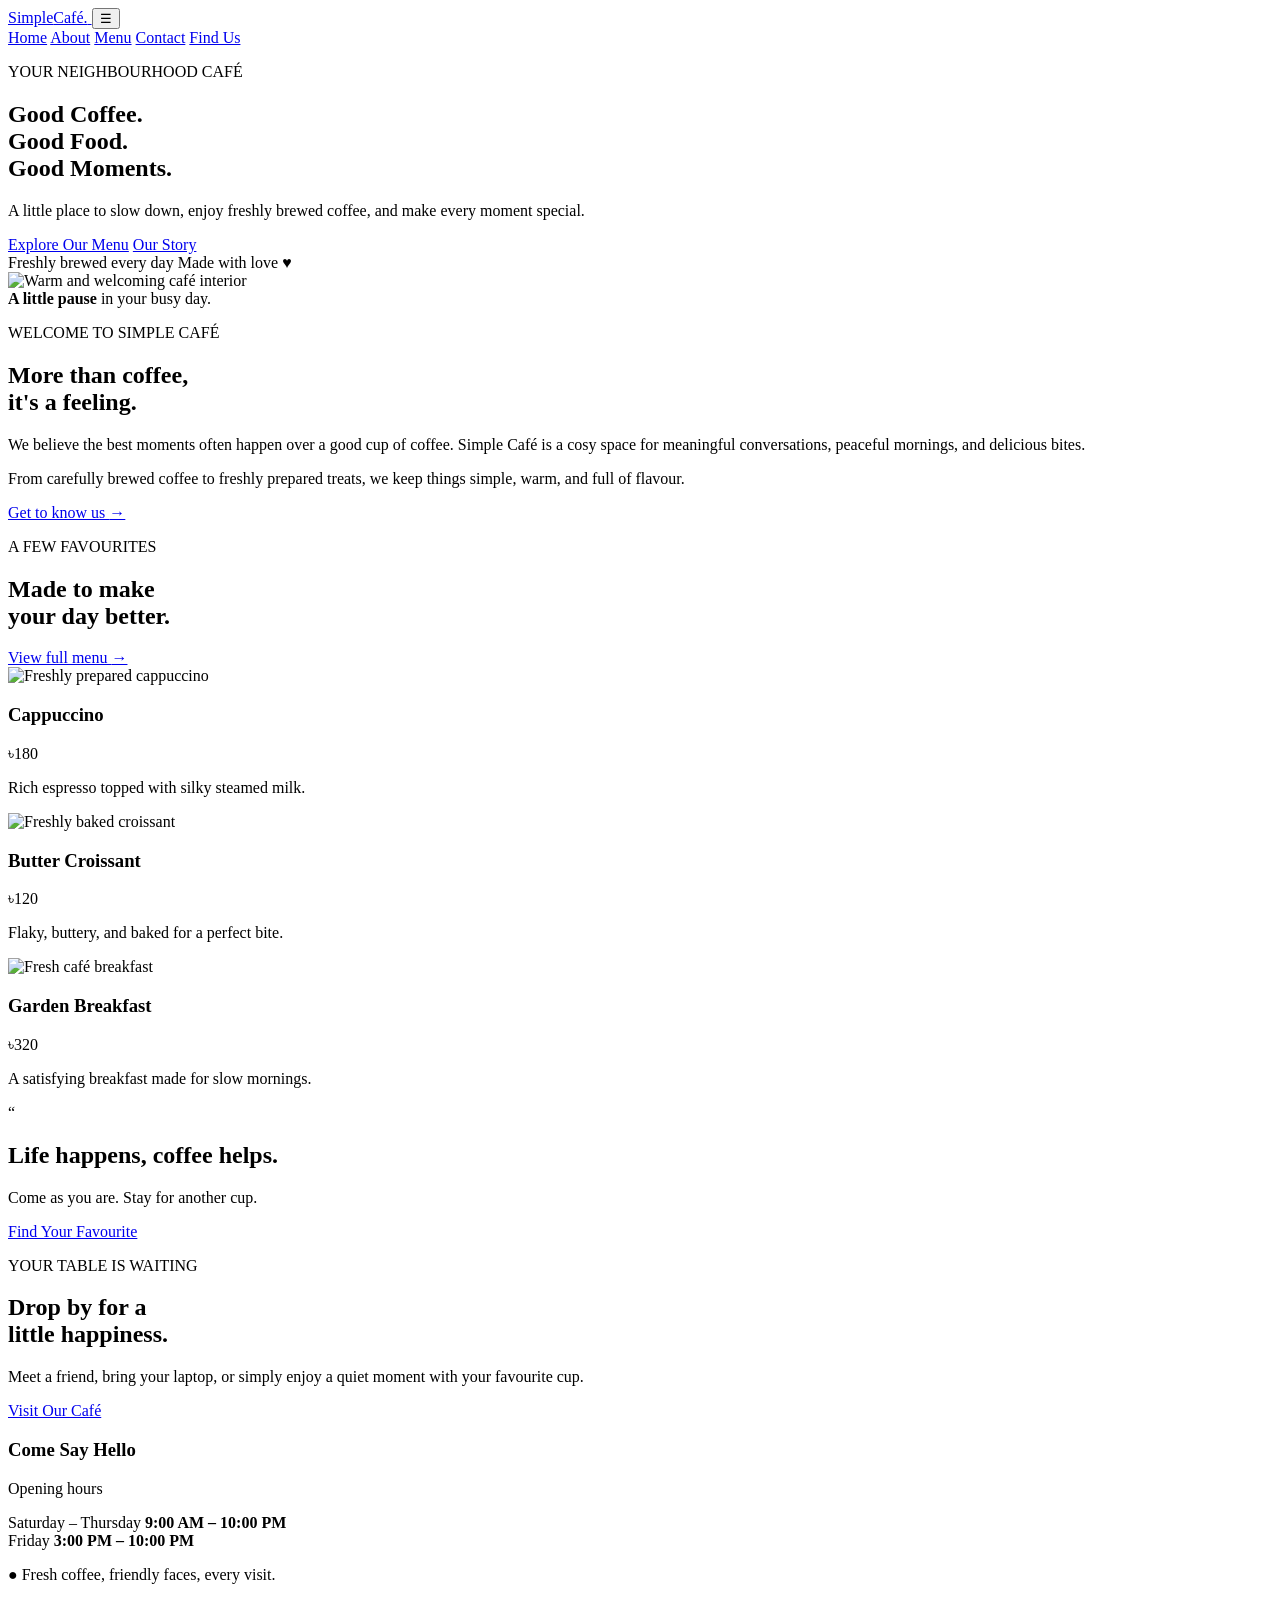
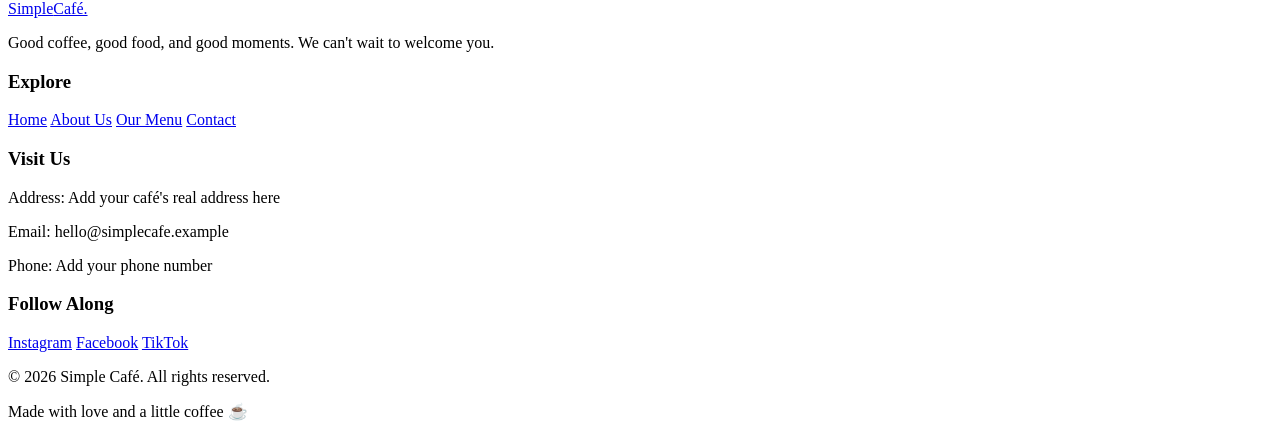
==== index.html @ 60d42c3d "Add files via upload" ====
<!DOCTYPE html>
<html lang="en">
<head>
  <meta charset="UTF-8">
  <meta name="viewport" content="width=device-width, initial-scale=1.0">

  <title>Simple Café | Coffee & Good Food</title>

  <meta name="description" content="Welcome to Simple Café. Enjoy freshly brewed coffee, delicious food, and a warm, relaxing atmosphere.">

  <link rel="preconnect" href="https://fonts.googleapis.com">
  <link rel="preconnect" href="https://fonts.gstatic.com" crossorigin>
  <link href="https://fonts.googleapis.com/css2?family=DM+Sans:wght@400;500;600;700&family=Playfair+Display:wght@500;600;700&display=swap" rel="stylesheet">

  <link rel="stylesheet" href="style.css">
  <script src="script.js" defer></script>
</head>

<body>

  <!-- Header -->
  <header class="header">
    <div class="container nav-container">

      <a href="index.html" class="logo">
        Simple<span>Café.</span>
      </a>

      <button class="menu-toggle" id="menuToggle"
        aria-label="Open navigation menu"
        aria-expanded="false"
        aria-controls="navMenu">
        ☰
      </button>

      <nav class="navbar" id="navMenu">
        <a href="index.html" class="active">Home</a>
        <a href="about.html">About</a>
        <a href="menu.html">Menu</a>
        <a href="contact.html">Contact</a>
        <a href="contact.html" class="nav-button">Find Us</a>
      </nav>

    </div>
  </header>

  <main>

    <!-- Hero Section -->
    <section class="hero">
      <div class="hero-overlay"></div>

      <div class="container hero-content">
        <p class="eyebrow">YOUR NEIGHBOURHOOD CAFÉ</p>

        <h1>Good Coffee.<br>
          <span>Good Food.</span><br>
          Good Moments.
        </h1>

        <p class="hero-description">
          A little place to slow down, enjoy freshly brewed coffee,
          and make every moment special.
        </p>

        <div class="hero-buttons">
          <a href="menu.html" class="btn btn-primary">Explore Our Menu</a>
          <a href="about.html" class="btn btn-outline">Our Story</a>
        </div>
      </div>

      <div class="hero-bottom">
        <span>Freshly brewed every day</span>
        <span>Made with love ♥</span>
      </div>
    </section>

    <!-- Welcome Section -->
    <section class="section welcome-section">
      <div class="container intro-grid">

        <div class="intro-image">
          <img
            src="https://images.unsplash.com/photo-1445116572660-236099ec97a0?auto=format&fit=crop&w=900&q=85"
            alt="Warm and welcoming café interior">
          <div class="image-note">
            <strong>A little pause</strong>
            <span>in your busy day.</span>
          </div>
        </div>

        <div class="intro-content">
          <p class="eyebrow">WELCOME TO SIMPLE CAFÉ</p>

          <h2>More than coffee,<br>
            <span>it's a feeling.</span>
          </h2>

          <p>
            We believe the best moments often happen over a good cup
            of coffee. Simple Café is a cosy space for meaningful
            conversations, peaceful mornings, and delicious bites.
          </p>

          <p>
            From carefully brewed coffee to freshly prepared treats,
            we keep things simple, warm, and full of flavour.
          </p>

          <a href="about.html" class="text-link">
            Get to know us <span>→</span>
          </a>
        </div>

      </div>
    </section>

    <!-- Featured Menu -->
    <section class="section favorites-section">
      <div class="container">

        <div class="section-heading">
          <div>
            <p class="eyebrow">A FEW FAVOURITES</p>
            <h2>Made to make<br><span>your day better.</span></h2>
          </div>

          <a href="menu.html" class="text-link">
            View full menu <span>→</span>
          </a>
        </div>

        <div class="menu-grid">

          <article class="menu-card">
            <img
              src="https://images.unsplash.com/photo-1509042239860-f550ce710b93?auto=format&fit=crop&w=700&q=85"
              alt="Freshly prepared cappuccino">

            <div class="menu-card-content">
              <div class="menu-card-title">
                <h3>Cappuccino</h3>
                <span class="price">৳180</span>
              </div>
              <p>Rich espresso topped with silky steamed milk.</p>
            </div>
          </article>

          <article class="menu-card">
            <img
              src="https://images.unsplash.com/photo-1555507036-ab1f4038808a?auto=format&fit=crop&w=700&q=85"
              alt="Freshly baked croissant">

            <div class="menu-card-content">
              <div class="menu-card-title">
                <h3>Butter Croissant</h3>
                <span class="price">৳120</span>
              </div>
              <p>Flaky, buttery, and baked for a perfect bite.</p>
            </div>
          </article>

          <article class="menu-card">
            <img
              src="https://images.unsplash.com/photo-1525351484163-7529414344d8?auto=format&fit=crop&w=700&q=85"
              alt="Fresh café breakfast">

            <div class="menu-card-content">
              <div class="menu-card-title">
                <h3>Garden Breakfast</h3>
                <span class="price">৳320</span>
              </div>
              <p>A satisfying breakfast made for slow mornings.</p>
            </div>
          </article>

        </div>
      </div>
    </section>

    <!-- Quote Section -->
    <section class="quote-section">
      <div class="container quote-content">
        <span class="quote-mark">“</span>
        <h2>Life happens, coffee helps.</h2>
        <p>Come as you are. Stay for another cup.</p>
        <a href="menu.html" class="btn btn-light">Find Your Favourite</a>
      </div>
    </section>

    <!-- Visit Section -->
    <section class="section visit-section">
      <div class="container visit-grid">

        <div>
          <p class="eyebrow">YOUR TABLE IS WAITING</p>
          <h2>Drop by for a<br><span>little happiness.</span></h2>
          <p>
            Meet a friend, bring your laptop, or simply enjoy a quiet
            moment with your favourite cup.
          </p>
          <a href="contact.html" class="btn btn-primary">Visit Our Café</a>
        </div>

        <div class="hours-card">
          <h3>Come Say Hello</h3>
          <p class="hours-subtitle">Opening hours</p>

          <div class="hours-row">
            <span>Saturday – Thursday</span>
            <strong>9:00 AM – 10:00 PM</strong>
          </div>

          <div class="hours-row">
            <span>Friday</span>
            <strong>3:00 PM – 10:00 PM</strong>
          </div>

          <p class="hours-note">
            <span>●</span> Fresh coffee, friendly faces, every visit.
          </p>
        </div>

      </div>
    </section>

  </main>

  <!-- Footer -->
  <footer class="footer">
    <div class="container footer-grid">

      <div class="footer-brand">
        <a href="index.html" class="logo">
          Simple<span>Café.</span>
        </a>
        <p>
          Good coffee, good food, and good moments.
          We can't wait to welcome you.
        </p>
      </div>

      <div class="footer-links">
        <h3>Explore</h3>
        <a href="index.html">Home</a>
        <a href="about.html">About Us</a>
        <a href="menu.html">Our Menu</a>
        <a href="contact.html">Contact</a>
      </div>

      <div class="footer-links">
        <h3>Visit Us</h3>
        <p>Address: Add your café's real address here</p>
        <p>Email: hello@simplecafe.example</p>
        <p>Phone: Add your phone number</p>
      </div>

      <div class="footer-links">
        <h3>Follow Along</h3>
        <a href="#" target="_blank" rel="noopener noreferrer">Instagram</a>
        <a href="#" target="_blank" rel="noopener noreferrer">Facebook</a>
        <a href="#" target="_blank" rel="noopener noreferrer">TikTok</a>
      </div>

    </div>

    <div class="container footer-bottom">
      <p>© <span id="currentYear">2026</span> Simple Café. All rights reserved.</p>
      <p>Made with love and a little coffee ☕</p>
    </div>
  </footer>

</body>
</html>
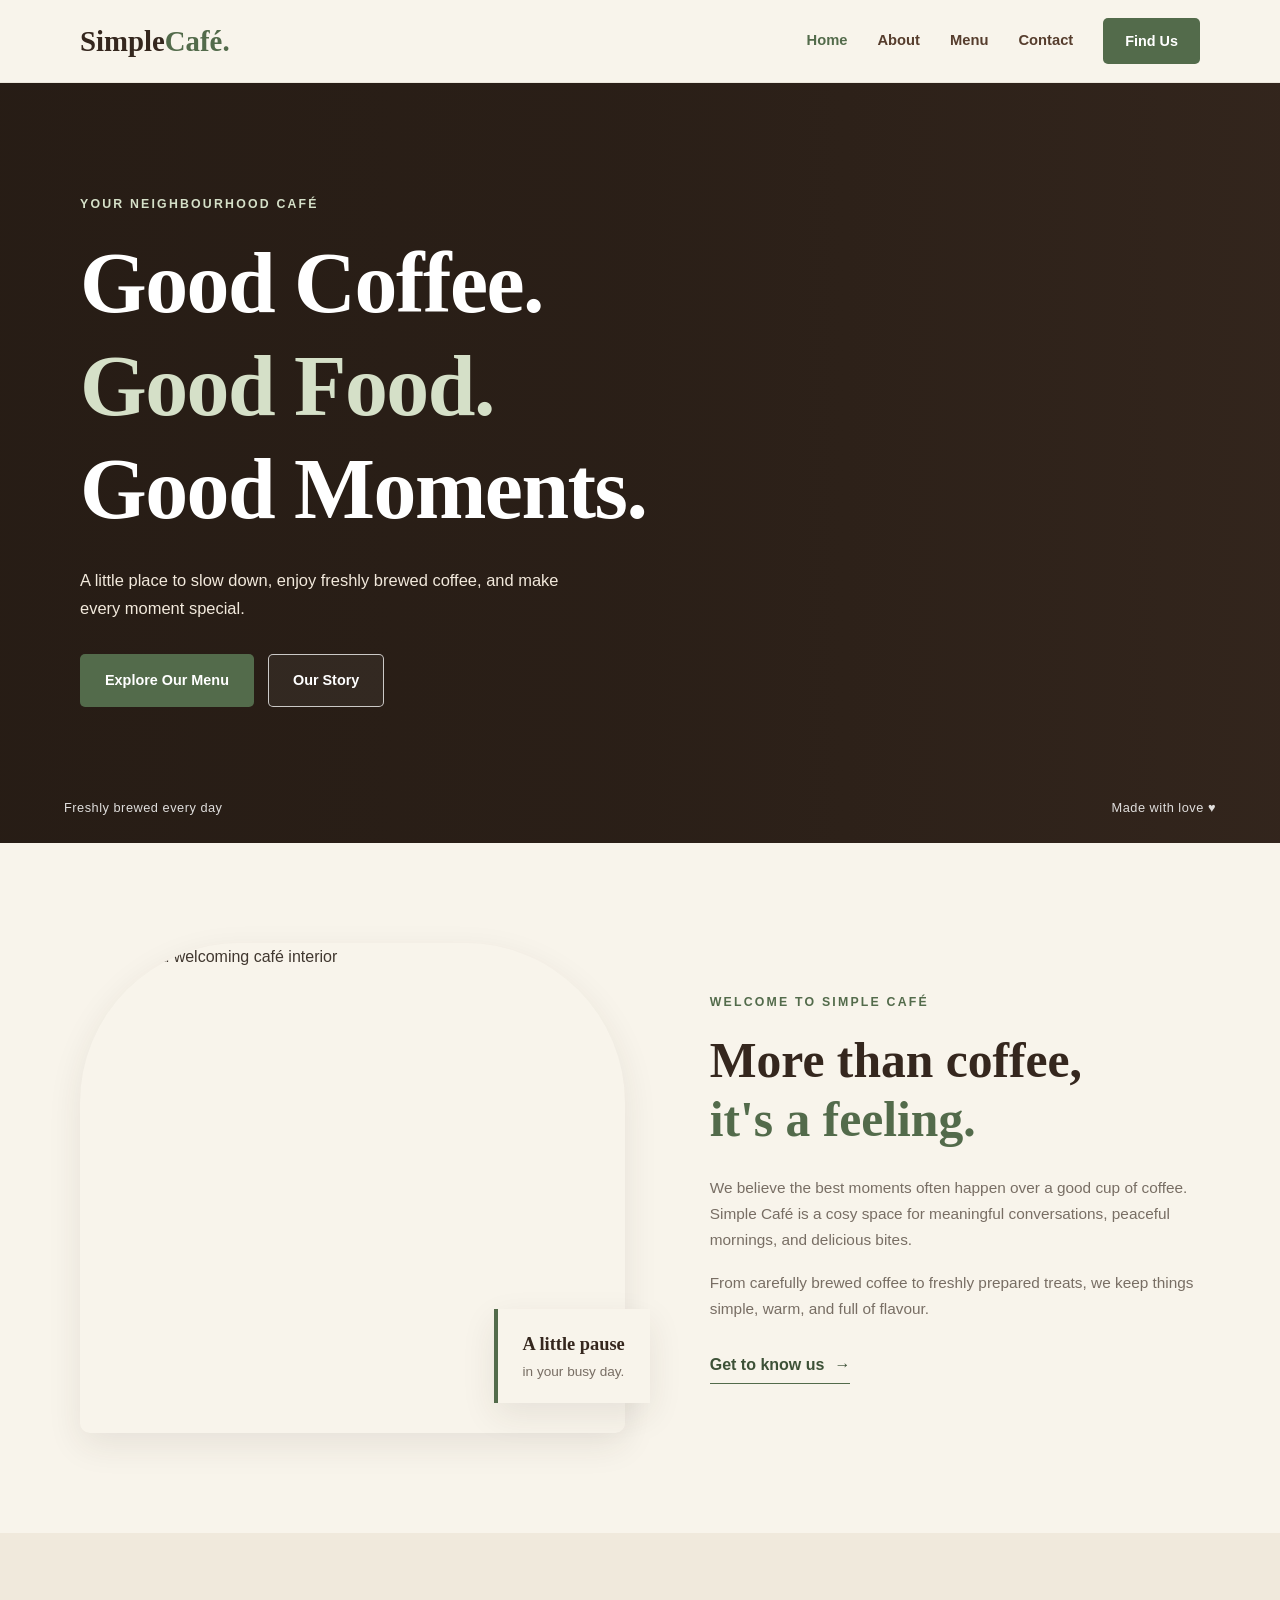
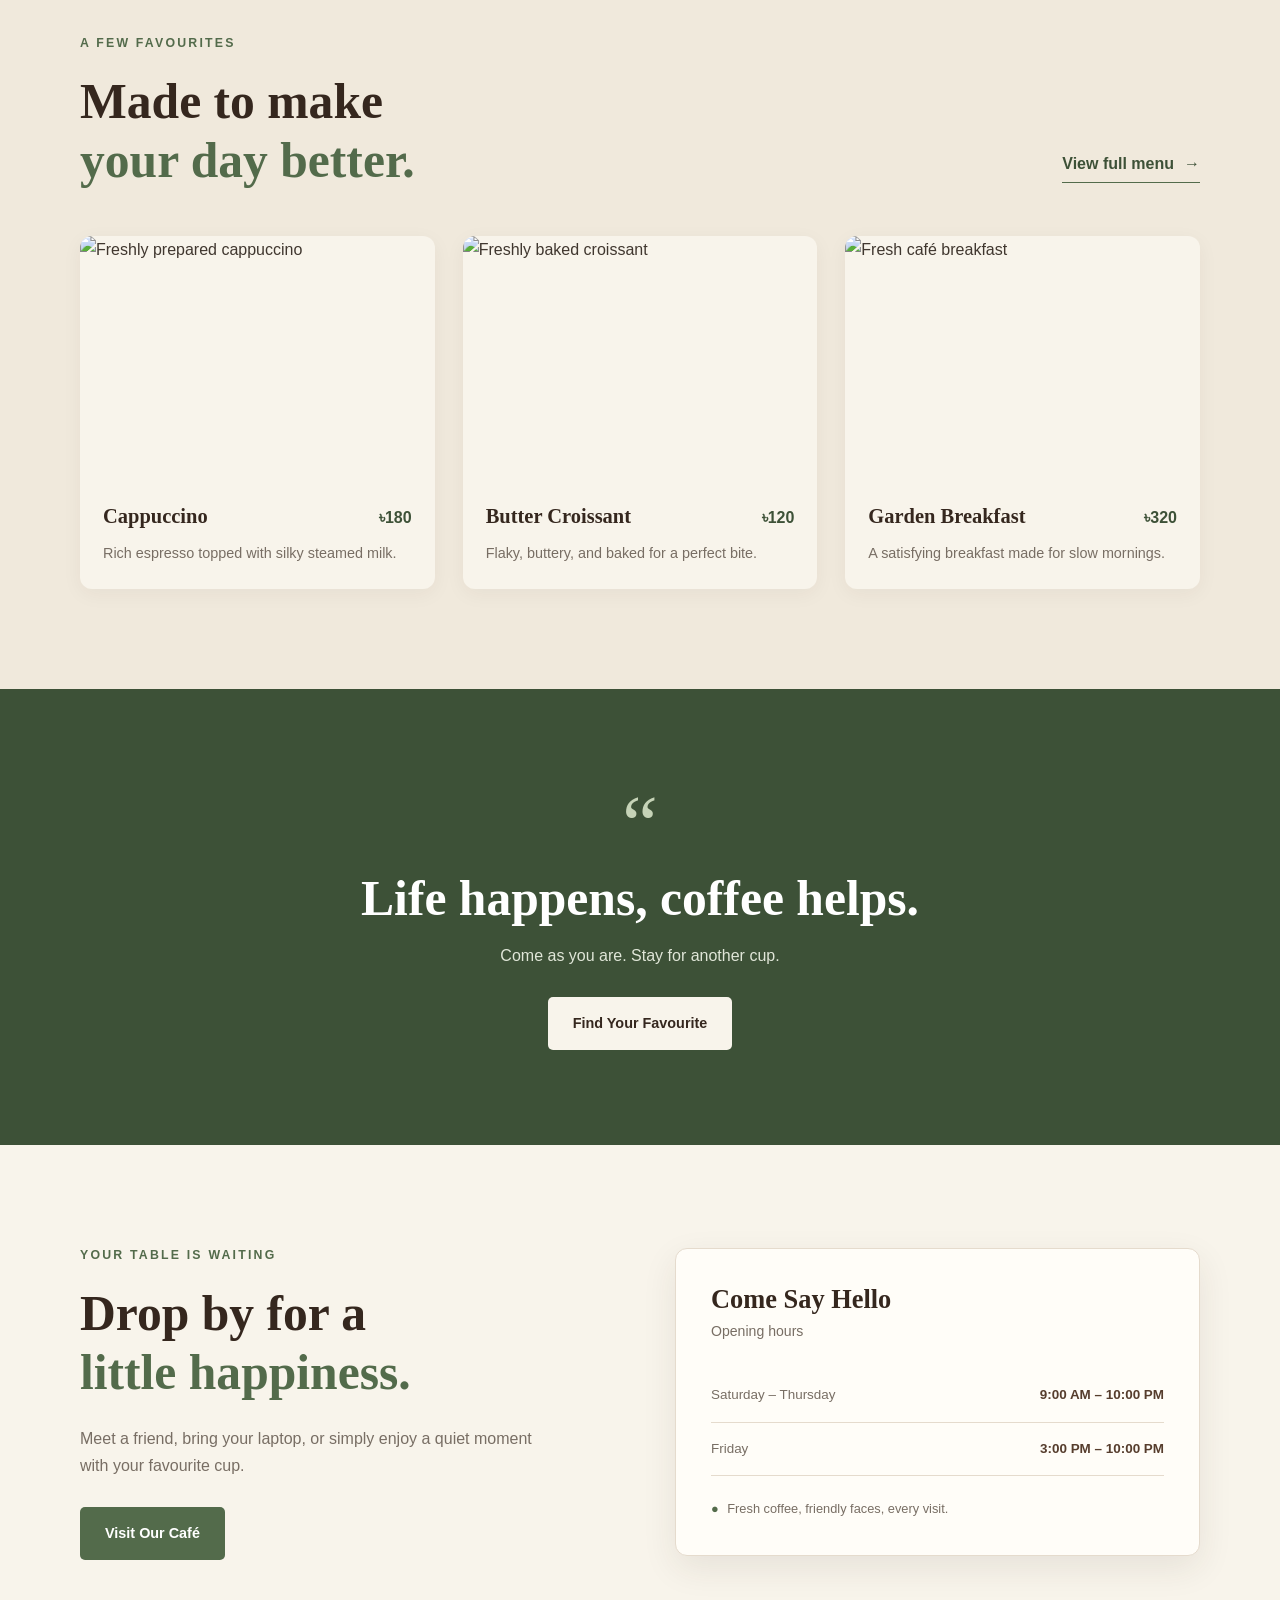
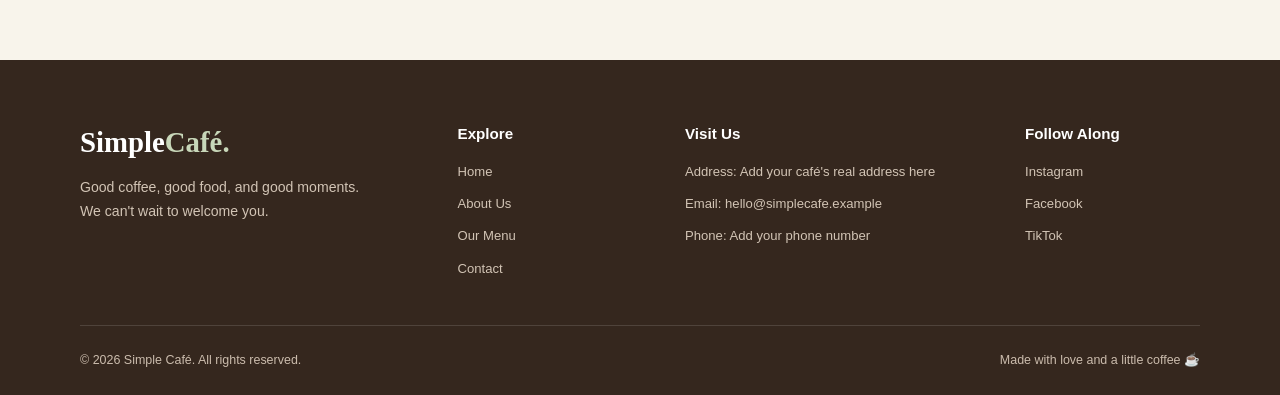
==== commit 0ba2d389: "Fix mobile navigation" ====
--- a/index.html
+++ b/index.html
@@ -1,274 +1,274 @@
-<!DOCTYPE html>
-<html lang="en">
-<head>
-  <meta charset="UTF-8">
-  <meta name="viewport" content="width=device-width, initial-scale=1.0">
-
-  <title>Simple Café | Coffee & Good Food</title>
-
-  <meta name="description" content="Welcome to Simple Café. Enjoy freshly brewed coffee, delicious food, and a warm, relaxing atmosphere.">
-
-  <link rel="preconnect" href="https://fonts.googleapis.com">
-  <link rel="preconnect" href="https://fonts.gstatic.com" crossorigin>
-  <link href="https://fonts.googleapis.com/css2?family=DM+Sans:wght@400;500;600;700&family=Playfair+Display:wght@500;600;700&display=swap" rel="stylesheet">
-
-  <link rel="stylesheet" href="style.css">
-  <script src="script.js" defer></script>
-</head>
-
-<body>
-
-  <!-- Header -->
-  <header class="header">
-    <div class="container nav-container">
-
-      <a href="index.html" class="logo">
-        Simple<span>Café.</span>
-      </a>
-
-      <button class="menu-toggle" id="menuToggle"
-        aria-label="Open navigation menu"
-        aria-expanded="false"
-        aria-controls="navMenu">
-        ☰
-      </button>
-
-      <nav class="navbar" id="navMenu">
-        <a href="index.html" class="active">Home</a>
-        <a href="about.html">About</a>
-        <a href="menu.html">Menu</a>
-        <a href="contact.html">Contact</a>
-        <a href="contact.html" class="nav-button">Find Us</a>
-      </nav>
-
-    </div>
-  </header>
-
-  <main>
-
-    <!-- Hero Section -->
-    <section class="hero">
-      <div class="hero-overlay"></div>
-
-      <div class="container hero-content">
-        <p class="eyebrow">YOUR NEIGHBOURHOOD CAFÉ</p>
-
-        <h1>Good Coffee.<br>
-          <span>Good Food.</span><br>
-          Good Moments.
-        </h1>
-
-        <p class="hero-description">
-          A little place to slow down, enjoy freshly brewed coffee,
-          and make every moment special.
-        </p>
-
-        <div class="hero-buttons">
-          <a href="menu.html" class="btn btn-primary">Explore Our Menu</a>
-          <a href="about.html" class="btn btn-outline">Our Story</a>
-        </div>
-      </div>
-
-      <div class="hero-bottom">
-        <span>Freshly brewed every day</span>
-        <span>Made with love ♥</span>
-      </div>
-    </section>
-
-    <!-- Welcome Section -->
-    <section class="section welcome-section">
-      <div class="container intro-grid">
-
-        <div class="intro-image">
-          <img
-            src="https://images.unsplash.com/photo-1445116572660-236099ec97a0?auto=format&fit=crop&w=900&q=85"
-            alt="Warm and welcoming café interior">
-          <div class="image-note">
-            <strong>A little pause</strong>
-            <span>in your busy day.</span>
-          </div>
-        </div>
-
-        <div class="intro-content">
-          <p class="eyebrow">WELCOME TO SIMPLE CAFÉ</p>
-
-          <h2>More than coffee,<br>
-            <span>it's a feeling.</span>
-          </h2>
-
-          <p>
-            We believe the best moments often happen over a good cup
-            of coffee. Simple Café is a cosy space for meaningful
-            conversations, peaceful mornings, and delicious bites.
-          </p>
-
-          <p>
-            From carefully brewed coffee to freshly prepared treats,
-            we keep things simple, warm, and full of flavour.
-          </p>
-
-          <a href="about.html" class="text-link">
-            Get to know us <span>→</span>
-          </a>
-        </div>
-
-      </div>
-    </section>
-
-    <!-- Featured Menu -->
-    <section class="section favorites-section">
-      <div class="container">
-
-        <div class="section-heading">
-          <div>
-            <p class="eyebrow">A FEW FAVOURITES</p>
-            <h2>Made to make<br><span>your day better.</span></h2>
-          </div>
-
-          <a href="menu.html" class="text-link">
-            View full menu <span>→</span>
-          </a>
-        </div>
-
-        <div class="menu-grid">
-
-          <article class="menu-card">
-            <img
-              src="https://images.unsplash.com/photo-1509042239860-f550ce710b93?auto=format&fit=crop&w=700&q=85"
-              alt="Freshly prepared cappuccino">
-
-            <div class="menu-card-content">
-              <div class="menu-card-title">
-                <h3>Cappuccino</h3>
-                <span class="price">৳180</span>
-              </div>
-              <p>Rich espresso topped with silky steamed milk.</p>
-            </div>
-          </article>
-
-          <article class="menu-card">
-            <img
-              src="https://images.unsplash.com/photo-1555507036-ab1f4038808a?auto=format&fit=crop&w=700&q=85"
-              alt="Freshly baked croissant">
-
-            <div class="menu-card-content">
-              <div class="menu-card-title">
-                <h3>Butter Croissant</h3>
-                <span class="price">৳120</span>
-              </div>
-              <p>Flaky, buttery, and baked for a perfect bite.</p>
-            </div>
-          </article>
-
-          <article class="menu-card">
-            <img
-              src="https://images.unsplash.com/photo-1525351484163-7529414344d8?auto=format&fit=crop&w=700&q=85"
-              alt="Fresh café breakfast">
-
-            <div class="menu-card-content">
-              <div class="menu-card-title">
-                <h3>Garden Breakfast</h3>
-                <span class="price">৳320</span>
-              </div>
-              <p>A satisfying breakfast made for slow mornings.</p>
-            </div>
-          </article>
-
-        </div>
-      </div>
-    </section>
-
-    <!-- Quote Section -->
-    <section class="quote-section">
-      <div class="container quote-content">
-        <span class="quote-mark">“</span>
-        <h2>Life happens, coffee helps.</h2>
-        <p>Come as you are. Stay for another cup.</p>
-        <a href="menu.html" class="btn btn-light">Find Your Favourite</a>
-      </div>
-    </section>
-
-    <!-- Visit Section -->
-    <section class="section visit-section">
-      <div class="container visit-grid">
-
-        <div>
-          <p class="eyebrow">YOUR TABLE IS WAITING</p>
-          <h2>Drop by for a<br><span>little happiness.</span></h2>
-          <p>
-            Meet a friend, bring your laptop, or simply enjoy a quiet
-            moment with your favourite cup.
-          </p>
-          <a href="contact.html" class="btn btn-primary">Visit Our Café</a>
-        </div>
-
-        <div class="hours-card">
-          <h3>Come Say Hello</h3>
-          <p class="hours-subtitle">Opening hours</p>
-
-          <div class="hours-row">
-            <span>Saturday – Thursday</span>
-            <strong>9:00 AM – 10:00 PM</strong>
-          </div>
-
-          <div class="hours-row">
-            <span>Friday</span>
-            <strong>3:00 PM – 10:00 PM</strong>
-          </div>
-
-          <p class="hours-note">
-            <span>●</span> Fresh coffee, friendly faces, every visit.
-          </p>
-        </div>
-
-      </div>
-    </section>
-
-  </main>
-
-  <!-- Footer -->
-  <footer class="footer">
-    <div class="container footer-grid">
-
-      <div class="footer-brand">
-        <a href="index.html" class="logo">
-          Simple<span>Café.</span>
-        </a>
-        <p>
-          Good coffee, good food, and good moments.
-          We can't wait to welcome you.
-        </p>
-      </div>
-
-      <div class="footer-links">
-        <h3>Explore</h3>
-        <a href="index.html">Home</a>
-        <a href="about.html">About Us</a>
-        <a href="menu.html">Our Menu</a>
-        <a href="contact.html">Contact</a>
-      </div>
-
-      <div class="footer-links">
-        <h3>Visit Us</h3>
-        <p>Address: Add your café's real address here</p>
-        <p>Email: hello@simplecafe.example</p>
-        <p>Phone: Add your phone number</p>
-      </div>
-
-      <div class="footer-links">
-        <h3>Follow Along</h3>
-        <a href="#" target="_blank" rel="noopener noreferrer">Instagram</a>
-        <a href="#" target="_blank" rel="noopener noreferrer">Facebook</a>
-        <a href="#" target="_blank" rel="noopener noreferrer">TikTok</a>
-      </div>
-
-    </div>
-
-    <div class="container footer-bottom">
-      <p>© <span id="currentYear">2026</span> Simple Café. All rights reserved.</p>
-      <p>Made with love and a little coffee ☕</p>
-    </div>
-  </footer>
-
-</body>
+<!DOCTYPE html>
+<html lang="en">
+<head>
+  <meta charset="UTF-8">
+  <meta name="viewport" content="width=device-width, initial-scale=1.0">
+
+  <title>Simple Café | Coffee & Good Food</title>
+
+  <meta name="description" content="Welcome to Simple Café. Enjoy freshly brewed coffee, delicious food, and a warm, relaxing atmosphere.">
+
+  <link rel="preconnect" href="https://fonts.googleapis.com">
+  <link rel="preconnect" href="https://fonts.gstatic.com" crossorigin>
+  <link href="https://fonts.googleapis.com/css2?family=DM+Sans:wght@400;500;600;700&family=Playfair+Display:wght@500;600;700&display=swap" rel="stylesheet">
+
+  <link rel="stylesheet" href="style.css">
+  <script src="script.js" defer></script>
+</head>
+
+<body>
+
+  <!-- Header -->
+  <header class="header">
+    <div class="container nav-container">
+
+      <a href="index.html" class="logo">
+        Simple<span>Café.</span>
+      </a>
+
+      <button class="menu-toggle" id="menuToggle"
+        aria-label="Open navigation menu"
+        aria-expanded="false"
+        aria-controls="navMenu">
+        ☰
+      </button>
+
+      <nav class="navbar" id="navMenu">
+        <a href="index.html" class="active">Home</a>
+        <a href="about.html">About</a>
+        <a href="menu.html">Menu</a>
+        <a href="contact.html">Contact</a>
+        <a href="contact.html" class="nav-button">Find Us</a>
+      </nav>
+
+    </div>
+  </header>
+
+  <main>
+
+    <!-- Hero Section -->
+    <section class="hero">
+      <div class="hero-overlay"></div>
+
+      <div class="container hero-content">
+        <p class="eyebrow">YOUR NEIGHBOURHOOD CAFÉ</p>
+
+        <h1>Good Coffee.<br>
+          <span>Good Food.</span><br>
+          Good Moments.
+        </h1>
+
+        <p class="hero-description">
+          A little place to slow down, enjoy freshly brewed coffee,
+          and make every moment special.
+        </p>
+
+        <div class="hero-buttons">
+          <a href="menu.html" class="btn btn-primary">Explore Our Menu</a>
+          <a href="about.html" class="btn btn-outline">Our Story</a>
+        </div>
+      </div>
+
+      <div class="hero-bottom">
+        <span>Freshly brewed every day</span>
+        <span>Made with love ♥</span>
+      </div>
+    </section>
+
+    <!-- Welcome Section -->
+    <section class="section welcome-section">
+      <div class="container intro-grid">
+
+        <div class="intro-image">
+          <img
+            src="https://images.unsplash.com/photo-1445116572660-236099ec97a0?auto=format&fit=crop&w=900&q=85"
+            alt="Warm and welcoming café interior">
+          <div class="image-note">
+            <strong>A little pause</strong>
+            <span>in your busy day.</span>
+          </div>
+        </div>
+
+        <div class="intro-content">
+          <p class="eyebrow">WELCOME TO SIMPLE CAFÉ</p>
+
+          <h2>More than coffee,<br>
+            <span>it's a feeling.</span>
+          </h2>
+
+          <p>
+            We believe the best moments often happen over a good cup
+            of coffee. Simple Café is a cosy space for meaningful
+            conversations, peaceful mornings, and delicious bites.
+          </p>
+
+          <p>
+            From carefully brewed coffee to freshly prepared treats,
+            we keep things simple, warm, and full of flavour.
+          </p>
+
+          <a href="about.html" class="text-link">
+            Get to know us <span>→</span>
+          </a>
+        </div>
+
+      </div>
+    </section>
+
+    <!-- Featured Menu -->
+    <section class="section favorites-section">
+      <div class="container">
+
+        <div class="section-heading">
+          <div>
+            <p class="eyebrow">A FEW FAVOURITES</p>
+            <h2>Made to make<br><span>your day better.</span></h2>
+          </div>
+
+          <a href="menu.html" class="text-link">
+            View full menu <span>→</span>
+          </a>
+        </div>
+
+        <div class="menu-grid">
+
+          <article class="menu-card">
+            <img
+              src="https://images.unsplash.com/photo-1509042239860-f550ce710b93?auto=format&fit=crop&w=700&q=85"
+              alt="Freshly prepared cappuccino">
+
+            <div class="menu-card-content">
+              <div class="menu-card-title">
+                <h3>Cappuccino</h3>
+                <span class="price">৳180</span>
+              </div>
+              <p>Rich espresso topped with silky steamed milk.</p>
+            </div>
+          </article>
+
+          <article class="menu-card">
+            <img
+              src="https://images.unsplash.com/photo-1555507036-ab1f4038808a?auto=format&fit=crop&w=700&q=85"
+              alt="Freshly baked croissant">
+
+            <div class="menu-card-content">
+              <div class="menu-card-title">
+                <h3>Butter Croissant</h3>
+                <span class="price">৳120</span>
+              </div>
+              <p>Flaky, buttery, and baked for a perfect bite.</p>
+            </div>
+          </article>
+
+          <article class="menu-card">
+            <img
+              src="https://images.unsplash.com/photo-1525351484163-7529414344d8?auto=format&fit=crop&w=700&q=85"
+              alt="Fresh café breakfast">
+
+            <div class="menu-card-content">
+              <div class="menu-card-title">
+                <h3>Garden Breakfast</h3>
+                <span class="price">৳320</span>
+              </div>
+              <p>A satisfying breakfast made for slow mornings.</p>
+            </div>
+          </article>
+
+        </div>
+      </div>
+    </section>
+
+    <!-- Quote Section -->
+    <section class="quote-section">
+      <div class="container quote-content">
+        <span class="quote-mark">“</span>
+        <h2>Life happens, coffee helps.</h2>
+        <p>Come as you are. Stay for another cup.</p>
+        <a href="menu.html" class="btn btn-light">Find Your Favourite</a>
+      </div>
+    </section>
+
+    <!-- Visit Section -->
+    <section class="section visit-section">
+      <div class="container visit-grid">
+
+        <div>
+          <p class="eyebrow">YOUR TABLE IS WAITING</p>
+          <h2>Drop by for a<br><span>little happiness.</span></h2>
+          <p>
+            Meet a friend, bring your laptop, or simply enjoy a quiet
+            moment with your favourite cup.
+          </p>
+          <a href="contact.html" class="btn btn-primary">Visit Our Café</a>
+        </div>
+
+        <div class="hours-card">
+          <h3>Come Say Hello</h3>
+          <p class="hours-subtitle">Opening hours</p>
+
+          <div class="hours-row">
+            <span>Saturday – Thursday</span>
+            <strong>9:00 AM – 10:00 PM</strong>
+          </div>
+
+          <div class="hours-row">
+            <span>Friday</span>
+            <strong>3:00 PM – 10:00 PM</strong>
+          </div>
+
+          <p class="hours-note">
+            <span>●</span> Fresh coffee, friendly faces, every visit.
+          </p>
+        </div>
+
+      </div>
+    </section>
+
+  </main>
+
+  <!-- Footer -->
+  <footer class="footer">
+    <div class="container footer-grid">
+
+      <div class="footer-brand">
+        <a href="index.html" class="logo">
+          Simple<span>Café.</span>
+        </a>
+        <p>
+          Good coffee, good food, and good moments.
+          We can't wait to welcome you.
+        </p>
+      </div>
+
+      <div class="footer-links">
+        <h3>Explore</h3>
+        <a href="index.html">Home</a>
+        <a href="about.html">About Us</a>
+        <a href="menu.html">Our Menu</a>
+        <a href="contact.html">Contact</a>
+      </div>
+
+      <div class="footer-links">
+        <h3>Visit Us</h3>
+        <p>Address: Add your café's real address here</p>
+        <p>Email: hello@simplecafe.example</p>
+        <p>Phone: Add your phone number</p>
+      </div>
+
+      <div class="footer-links">
+        <h3>Follow Along</h3>
+        <a href="#" target="_blank" rel="noopener noreferrer">Instagram</a>
+        <a href="#" target="_blank" rel="noopener noreferrer">Facebook</a>
+        <a href="#" target="_blank" rel="noopener noreferrer">TikTok</a>
+      </div>
+
+    </div>
+
+    <div class="container footer-bottom">
+      <p>© <span id="currentYear">2026</span> Simple Café. All rights reserved.</p>
+      <p>Made with love and a little coffee ☕</p>
+    </div>
+  </footer>
+
+</body>
 </html>
--- a/style.css
+++ b/style.css
@@ -0,0 +1,1529 @@
+/* ========================================
+   SIMPLE CAFE - MAIN STYLESHEET
+   Colours: Brown, Cream & Green
+======================================== */
+
+:root {
+  --brown: #563d2d;
+  --brown-dark: #35271e;
+  --brown-light: #795b43;
+  --cream: #f8f4eb;
+  --cream-dark: #eee5d5;
+  --green: #536b4b;
+  --green-dark: #3d5137;
+  --white: #ffffff;
+  --text: #40372f;
+  --muted: #786e64;
+  --border: #e5dbcd;
+  --shadow: 0 12px 35px rgba(53, 39, 30, 0.09);
+  --radius: 12px;
+}
+
+/* Reset */
+
+* {
+  margin: 0;
+  padding: 0;
+  box-sizing: border-box;
+}
+
+html {
+  scroll-behavior: smooth;
+  scroll-padding-top: 90px;
+}
+
+body {
+  font-family: "DM Sans", sans-serif;
+  background: var(--cream);
+  color: var(--text);
+  line-height: 1.7;
+  overflow-x: hidden;
+}
+
+img {
+  display: block;
+  width: 100%;
+  max-width: 100%;
+  object-fit: cover;
+}
+
+a {
+  color: inherit;
+  text-decoration: none;
+}
+
+button,
+input,
+textarea,
+select {
+  font: inherit;
+}
+
+button,
+a {
+  -webkit-tap-highlight-color: transparent;
+}
+
+button:focus-visible,
+a:focus-visible {
+  outline: 3px solid #b5c99a;
+  outline-offset: 4px;
+}
+
+.container {
+  width: min(1120px, 90%);
+  margin: 0 auto;
+}
+
+.section {
+  padding: 100px 0;
+}
+
+h1,
+h2,
+h3,
+.logo {
+  font-family: "Playfair Display", Georgia, serif;
+  line-height: 1.2;
+}
+
+h2 {
+  font-size: clamp(2rem, 4vw, 3.1rem);
+  color: var(--brown-dark);
+}
+
+h2 span,
+.hero h1 span {
+  color: var(--green);
+}
+
+p {
+  color: var(--muted);
+}
+
+/* Header & Navigation */
+
+.header {
+  position: sticky;
+  top: 0;
+  z-index: 1000;
+  background: rgba(248, 244, 235, 0.97);
+  border-bottom: 1px solid rgba(86, 61, 45, 0.08);
+  backdrop-filter: blur(12px);
+}
+
+.nav-container {
+  min-height: 82px;
+  display: flex;
+  justify-content: space-between;
+  align-items: center;
+  gap: 25px;
+}
+
+.logo {
+  font-size: 1.8rem;
+  font-weight: 700;
+  color: var(--brown-dark);
+  white-space: nowrap;
+}
+
+.logo span {
+  color: var(--green);
+}
+
+.navbar {
+  display: flex;
+  align-items: center;
+  gap: 30px;
+}
+
+.navbar > a:not(.nav-button) {
+  font-size: 0.92rem;
+  font-weight: 600;
+  color: var(--brown);
+  transition: color 0.25s ease;
+}
+
+.navbar > a:not(.nav-button):hover,
+.navbar > a.active {
+  color: var(--green);
+}
+
+.nav-button {
+  display: inline-flex;
+  justify-content: center;
+  align-items: center;
+  padding: 11px 22px;
+  background: var(--green);
+  color: var(--white);
+  border-radius: 5px;
+  font-size: 0.9rem;
+  font-weight: 600;
+  transition: background 0.25s, transform 0.25s;
+}
+
+.nav-button:hover {
+  background: var(--green-dark);
+  transform: translateY(-2px);
+}
+
+.menu-toggle {
+  display: none;
+  background: transparent;
+  color: var(--brown-dark);
+  border: 0;
+  font-size: 1.8rem;
+  cursor: pointer;
+  line-height: 1;
+}
+
+/* Hero */
+
+.hero {
+  position: relative;
+  min-height: 650px;
+  min-height: min(760px, 85vh);
+  display: flex;
+  align-items: center;
+  background-image: url("https://images.unsplash.com/photo-1442512595331-e89e73853f31?auto=format&fit=crop&w=2000&q=90");
+  background-position: center;
+  background-size: cover;
+  background-color: var(--brown-dark);
+  isolation: isolate;
+}
+
+.hero-overlay {
+  position: absolute;
+  inset: 0;
+  z-index: -1;
+  background: linear-gradient(
+    90deg,
+    rgba(37, 27, 20, 0.88) 0%,
+    rgba(37, 27, 20, 0.68) 48%,
+    rgba(37, 27, 20, 0.16) 100%
+  );
+}
+
+.hero-content {
+  padding-top: 45px;
+  padding-bottom: 70px;
+  animation: fadeUp 0.8s ease both;
+}
+
+.eyebrow {
+  color: var(--green);
+  font-size: 0.77rem;
+  font-weight: 700;
+  letter-spacing: 2.2px;
+  margin-bottom: 18px;
+}
+
+.hero .eyebrow {
+  color: #d5e0c8;
+}
+
+.hero h1 {
+  max-width: 700px;
+  color: var(--white);
+  font-size: clamp(3rem, 6.7vw, 5.5rem);
+  letter-spacing: -1.5px;
+  margin-bottom: 24px;
+}
+
+.hero h1 span {
+  color: #d5e0c8;
+}
+
+.hero-description {
+  color: #f2e9dc;
+  max-width: 500px;
+  font-size: 1.03rem;
+  margin-bottom: 32px;
+}
+
+.hero-buttons {
+  display: flex;
+  flex-wrap: wrap;
+  align-items: center;
+  gap: 14px;
+}
+
+.btn {
+  min-height: 49px;
+  padding: 13px 24px;
+  display: inline-flex;
+  align-items: center;
+  justify-content: center;
+  border: 1px solid transparent;
+  border-radius: 5px;
+  font-size: 0.9rem;
+  font-weight: 700;
+  cursor: pointer;
+  text-align: center;
+  transition:
+    background 0.25s ease,
+    color 0.25s ease,
+    transform 0.25s ease,
+    box-shadow 0.25s ease;
+}
+
+.btn:hover {
+  transform: translateY(-3px);
+  box-shadow: 0 8px 20px rgba(0, 0, 0, 0.12);
+}
+
+.btn-primary {
+  color: var(--white);
+  background: var(--green);
+}
+
+.btn-primary:hover {
+  background: var(--green-dark);
+}
+
+.btn-outline {
+  color: var(--white);
+  border-color: rgba(255, 255, 255, 0.75);
+  background: rgba(255, 255, 255, 0.05);
+}
+
+.btn-outline:hover {
+  background: var(--white);
+  color: var(--brown-dark);
+}
+
+.btn-light {
+  color: var(--brown-dark);
+  background: var(--cream);
+}
+
+.btn-light:hover {
+  background: var(--white);
+}
+
+.hero-bottom {
+  position: absolute;
+  right: 5%;
+  bottom: 24px;
+  left: 5%;
+  display: flex;
+  justify-content: space-between;
+  gap: 15px;
+  color: rgba(255, 255, 255, 0.85);
+  font-size: 0.8rem;
+  letter-spacing: 0.5px;
+}
+
+/* Welcome / Intro */
+
+.intro-grid {
+  display: grid;
+  grid-template-columns: 1fr 0.9fr;
+  align-items: center;
+  gap: 85px;
+}
+
+.intro-image {
+  position: relative;
+  min-width: 0;
+}
+
+.intro-image > img {
+  height: 490px;
+  border-radius: 160px 160px 10px 10px;
+  box-shadow: var(--shadow);
+}
+
+.image-note {
+  position: absolute;
+  right: -25px;
+  bottom: 30px;
+  display: flex;
+  flex-direction: column;
+  background: var(--cream);
+  padding: 20px 25px;
+  border-left: 4px solid var(--green);
+  box-shadow: var(--shadow);
+}
+
+.image-note strong {
+  font-family: "Playfair Display", Georgia, serif;
+  font-size: 1.15rem;
+  color: var(--brown-dark);
+}
+
+.image-note span {
+  color: var(--muted);
+  font-size: 0.85rem;
+}
+
+.intro-content h2 {
+  margin-bottom: 25px;
+}
+
+.intro-content > p:not(.eyebrow) {
+  margin-bottom: 17px;
+  font-size: 0.96rem;
+}
+
+.text-link {
+  display: inline-flex;
+  align-items: center;
+  gap: 10px;
+  margin-top: 12px;
+  color: var(--green-dark);
+  font-weight: 700;
+  border-bottom: 1px solid var(--green);
+  padding-bottom: 5px;
+  transition: gap 0.25s ease, color 0.25s ease;
+}
+
+.text-link:hover {
+  gap: 17px;
+  color: var(--brown);
+}
+
+/* Featured Menu */
+
+.favorites-section {
+  background: #f0e9dc;
+}
+
+.section-heading {
+  display: flex;
+  justify-content: space-between;
+  align-items: end;
+  gap: 25px;
+  margin-bottom: 45px;
+}
+
+.section-heading h2 {
+  max-width: 600px;
+}
+
+.section-heading > .text-link {
+  flex-shrink: 0;
+  margin-bottom: 8px;
+}
+
+.menu-grid {
+  display: grid;
+  grid-template-columns: repeat(3, minmax(0, 1fr));
+  gap: 28px;
+}
+
+.menu-card {
+  min-width: 0;
+  background: var(--cream);
+  border-radius: var(--radius);
+  overflow: hidden;
+  box-shadow: 0 5px 20px rgba(53, 39, 30, 0.05);
+  transition: transform 0.3s ease, box-shadow 0.3s ease;
+}
+
+.menu-card:hover {
+  transform: translateY(-7px);
+  box-shadow: var(--shadow);
+}
+
+.menu-card > img {
+  height: 245px;
+  transition: transform 0.5s ease;
+}
+
+.menu-card:hover > img {
+  transform: scale(1.035);
+}
+
+.menu-card-content {
+  padding: 23px;
+}
+
+.menu-card-title {
+  display: flex;
+  align-items: start;
+  justify-content: space-between;
+  gap: 12px;
+  margin-bottom: 10px;
+}
+
+.menu-card-title h3 {
+  color: var(--brown-dark);
+  font-size: 1.28rem;
+}
+
+.price {
+  color: var(--green-dark);
+  font-weight: 700;
+  white-space: nowrap;
+}
+
+.menu-card-content p {
+  font-size: 0.9rem;
+}
+
+/* Quote */
+
+.quote-section {
+  position: relative;
+  overflow: hidden;
+  padding: 95px 0;
+  text-align: center;
+  background: var(--green-dark);
+}
+
+.quote-content {
+  position: relative;
+}
+
+.quote-mark {
+  display: block;
+  color: #c6d3b7;
+  font-family: "Playfair Display", Georgia, serif;
+  font-size: 5rem;
+  line-height: 1;
+  margin-bottom: 5px;
+}
+
+.quote-content h2 {
+  color: var(--white);
+  margin-bottom: 14px;
+}
+
+.quote-content p {
+  color: #e0e6d8;
+  margin-bottom: 28px;
+}
+
+/* Visit Section */
+
+.visit-grid {
+  display: grid;
+  grid-template-columns: 1fr 1fr;
+  align-items: center;
+  gap: 70px;
+}
+
+.visit-grid > div:first-child > p:not(.eyebrow) {
+  max-width: 470px;
+  margin: 22px 0 28px;
+}
+
+.hours-card {
+  padding: 35px;
+  background: #fffdf8;
+  border: 1px solid var(--border);
+  border-radius: var(--radius);
+  box-shadow: var(--shadow);
+}
+
+.hours-card h3 {
+  color: var(--brown-dark);
+  font-size: 1.65rem;
+  margin-bottom: 4px;
+}
+
+.hours-subtitle {
+  font-size: 0.88rem;
+  margin-bottom: 25px;
+}
+
+.hours-row {
+  display: flex;
+  justify-content: space-between;
+  gap: 18px;
+  padding: 15px 0;
+  border-bottom: 1px solid var(--border);
+  font-size: 0.84rem;
+}
+
+.hours-row span {
+  color: var(--muted);
+}
+
+.hours-row strong {
+  color: var(--brown);
+  text-align: right;
+}
+
+.hours-note {
+  margin-top: 22px;
+  font-size: 0.8rem;
+}
+
+.hours-note span {
+  color: var(--green);
+  margin-right: 5px;
+}
+
+/* Footer */
+
+.footer {
+  background: var(--brown-dark);
+  padding-top: 65px;
+  color: #f4ebdf;
+}
+
+.footer-grid {
+  display: grid;
+  grid-template-columns: 1.35fr 0.75fr 1.2fr 0.7fr;
+  gap: 40px;
+  padding-bottom: 45px;
+}
+
+.footer .logo {
+  display: inline-block;
+  color: var(--white);
+  margin-bottom: 17px;
+}
+
+.footer .logo span {
+  color: #c8d7b9;
+}
+
+.footer-brand > p {
+  max-width: 280px;
+  color: #d2c4b5;
+  font-size: 0.88rem;
+}
+
+.footer-links {
+  display: flex;
+  flex-direction: column;
+  align-items: flex-start;
+  gap: 10px;
+}
+
+.footer-links h3 {
+  color: var(--white);
+  font-family: "DM Sans", sans-serif;
+  font-size: 0.95rem;
+  margin-bottom: 8px;
+}
+
+.footer-links a,
+.footer-links p {
+  color: #d2c4b5;
+  font-size: 0.82rem;
+  overflow-wrap: anywhere;
+}
+
+.footer-links a {
+  transition: color 0.2s ease;
+}
+
+.footer-links a:hover {
+  color: #d5e0c8;
+}
+
+.footer-bottom {
+  min-height: 70px;
+  display: flex;
+  justify-content: space-between;
+  align-items: center;
+  gap: 20px;
+  border-top: 1px solid rgba(255, 255, 255, 0.13);
+}
+
+.footer-bottom p {
+  color: #cbbcad;
+  font-size: 0.78rem;
+}
+
+/* Simple animation */
+
+@keyframes fadeUp {
+  from {
+    opacity: 0;
+    transform: translateY(18px);
+  }
+
+  to {
+    opacity: 1;
+    transform: translateY(0);
+  }
+}
+
+/* Tablet */
+
+@media (max-width: 950px) {
+  .section {
+    padding: 75px 0;
+  }
+
+  .navbar {
+    gap: 18px;
+  }
+
+  .intro-grid {
+    gap: 45px;
+  }
+
+  .intro-image > img {
+    height: 420px;
+  }
+
+  .menu-grid {
+    gap: 18px;
+  }
+
+  .menu-card > img {
+    height: 205px;
+  }
+
+  .menu-card-content {
+    padding: 18px;
+  }
+
+  .menu-card-title h3 {
+    font-size: 1.12rem;
+  }
+
+  .footer-grid {
+    grid-template-columns: repeat(2, minmax(0, 1fr));
+    gap: 35px;
+  }
+}
+
+/* Mobile navigation */
+
+@media (max-width: 700px) {
+  .container {
+    width: 90%;
+  }
+
+  .nav-container {
+    min-height: 72px;
+  }
+
+  .logo {
+    font-size: 1.6rem;
+  }
+
+  .menu-toggle {
+    display: block;
+  }
+
+  .navbar {
+    position: absolute;
+    top: 100%;
+    right: 0;
+    left: 0;
+    display: none;
+    align-items: stretch;
+    flex-direction: column;
+    gap: 0;
+    padding: 12px 5% 20px;
+    background: var(--cream);
+    border-top: 1px solid var(--border);
+    box-shadow: 0 15px 25px rgba(53, 39, 30, 0.1);
+  }
+
+  .navbar.open {
+    display: flex;
+  }
+
+  .navbar > a:not(.nav-button) {
+    padding: 12px 0;
+    border-bottom: 1px solid var(--border);
+  }
+
+  .navbar .nav-button {
+    margin-top: 13px;
+  }
+
+  .hero {
+    min-height: 620px;
+    min-height: 78svh;
+    background-position: 58% center;
+  }
+
+  .hero-overlay {
+    background: linear-gradient(
+      90deg,
+      rgba(37, 27, 20, 0.88),
+      rgba(37, 27, 20, 0.58)
+    );
+  }
+
+  .hero-content {
+    padding-top: 35px;
+    padding-bottom: 90px;
+  }
+
+  .hero h1 {
+    font-size: clamp(2.8rem, 11vw, 4.3rem);
+    letter-spacing: -1px;
+  }
+
+  .hero-description {
+    font-size: 0.95rem;
+  }
+
+  .hero-bottom {
+    bottom: 18px;
+    font-size: 0.69rem;
+  }
+
+  .section {
+    padding: 65px 0;
+  }
+
+  .intro-grid,
+  .visit-grid {
+    grid-template-columns: 1fr;
+    gap: 40px;
+  }
+
+  .intro-image {
+    width: calc(100% - 15px);
+  }
+
+  .intro-image > img {
+    height: 390px;
+    border-radius: 120px 120px 10px 10px;
+  }
+
+  .image-note {
+    right: -15px;
+    bottom: 20px;
+    padding: 15px 18px;
+  }
+
+  .section-heading {
+    align-items: flex-start;
+    flex-direction: column;
+    gap: 10px;
+    margin-bottom: 30px;
+  }
+
+  .section-heading > .text-link {
+    margin-top: 8px;
+  }
+
+  .menu-grid {
+    grid-template-columns: 1fr;
+    gap: 24px;
+  }
+
+  .menu-card > img {
+    height: 250px;
+  }
+
+  .menu-card-content {
+    padding: 22px;
+  }
+
+  .menu-card-title h3 {
+    font-size: 1.25rem;
+  }
+
+  .quote-section {
+    padding: 70px 0;
+  }
+
+  .quote-content h2 {
+    font-size: 2rem;
+  }
+
+  .hours-card {
+    padding: 25px 20px;
+  }
+
+  .hours-row {
+    flex-direction: column;
+    gap: 3px;
+  }
+
+  .hours-row strong {
+    text-align: left;
+  }
+
+  .footer {
+    padding-top: 45px;
+  }
+
+  .footer-grid {
+    grid-template-columns: 1fr 1fr;
+    gap: 32px 22px;
+    padding-bottom: 35px;
+  }
+
+  .footer-bottom {
+    padding-top: 18px;
+    padding-bottom: 18px;
+    flex-direction: column;
+    align-items: flex-start;
+    justify-content: center;
+    gap: 5px;
+  }
+}
+
+/* Small mobile */
+
+@media (max-width: 380px) {
+  .hero h1 {
+    font-size: 2.6rem;
+  }
+
+  .hero-buttons {
+    align-items: stretch;
+    flex-direction: column;
+  }
+
+  .hero-buttons .btn {
+    width: 100%;
+  }
+
+  .hero-bottom {
+    font-size: 0.62rem;
+  }
+
+  .footer-grid {
+    grid-template-columns: 1fr;
+  }
+
+  .intro-image > img {
+    height: 320px;
+  }
+}
+
+/* Reduce motion for accessibility */
+
+@media (prefers-reduced-motion: reduce) {
+  *,
+  *::before,
+  *::after {
+    scroll-behavior: auto !important;
+    animation-duration: 0.01ms !important;
+    animation-iteration-count: 1 !important;
+    transition-duration: 0.01ms !important;
+  }
+}
+
+
+
+/* ========================================
+   ABOUT PAGE STYLES
+======================================== */
+
+.page-hero {
+  min-height: 360px;
+  display: flex;
+  align-items: center;
+  background-color: var(--cream-dark);
+  background-position: center;
+  background-size: cover;
+  text-align: center;
+  padding: 75px 0;
+}
+
+.about-hero {
+  background-image:
+    linear-gradient(
+      rgba(43, 32, 23, 0.72),
+      rgba(43, 32, 23, 0.72)
+    ),
+    url("https://images.unsplash.com/photo-1442512595331-e89e73853f31?auto=format&fit=crop&w=1600&q=85");
+}
+
+.page-hero-content {
+  max-width: 800px;
+}
+
+.page-hero .eyebrow {
+  color: #d5e0c8;
+}
+
+.page-hero h1 {
+  color: var(--white);
+  font-size: clamp(2.5rem, 6vw, 4.3rem);
+  margin-bottom: 20px;
+}
+
+.page-hero h1 span {
+  color: #d5e0c8;
+}
+
+.page-hero-content > p:last-child {
+  color: #f4ebdf;
+  max-width: 600px;
+  margin: 0 auto;
+}
+
+.about-values {
+  background: #f0e9dc;
+}
+
+.values-grid {
+  display: grid;
+  grid-template-columns: repeat(3, minmax(0, 1fr));
+  gap: 25px;
+  margin-top: 40px;
+}
+
+.value-card {
+  padding: 32px 25px;
+  background: var(--cream);
+  border: 1px solid var(--border);
+  border-radius: var(--radius);
+  transition: transform 0.3s ease, box-shadow 0.3s ease;
+}
+
+.value-card:hover {
+  transform: translateY(-6px);
+  box-shadow: var(--shadow);
+}
+
+.value-icon {
+  width: 58px;
+  height: 58px;
+  display: grid;
+  place-items: center;
+  background: var(--cream-dark);
+  border-radius: 50%;
+  font-size: 1.7rem;
+  margin-bottom: 22px;
+}
+
+.value-card h3 {
+  font-size: 1.4rem;
+  color: var(--brown-dark);
+  margin-bottom: 12px;
+}
+
+.value-card p {
+  font-size: 0.92rem;
+}
+
+.atmosphere-grid {
+  display: grid;
+  grid-template-columns: 0.9fr 1.1fr;
+  align-items: center;
+  gap: 60px;
+}
+
+.atmosphere-content > p:not(.eyebrow) {
+  margin: 22px 0 28px;
+}
+
+.atmosphere-image img {
+  height: 420px;
+  border-radius: var(--radius);
+  box-shadow: var(--shadow);
+}
+
+@media (max-width: 700px) {
+  .page-hero {
+    min-height: 320px;
+    padding: 60px 0;
+  }
+
+  .values-grid,
+  .atmosphere-grid {
+    grid-template-columns: 1fr;
+  }
+
+  .values-grid {
+    gap: 18px;
+  }
+
+  .value-card {
+    padding: 25px 22px;
+  }
+
+  .atmosphere-grid {
+    gap: 30px;
+  }
+
+  .atmosphere-image img {
+    height: 300px;
+  }
+}
+
+
+/* ========================================
+   MENU PAGE STYLES
+======================================== */
+
+.menu-hero {
+  background-image:
+    linear-gradient(
+      rgba(43, 32, 23, 0.72),
+      rgba(43, 32, 23, 0.72)
+    ),
+    url("https://images.unsplash.com/photo-1495474472287-4d71bcdd2085?auto=format&fit=crop&w=1600&q=85");
+}
+
+.menu-heading {
+  align-items: end;
+}
+
+.menu-intro {
+  max-width: 360px;
+  font-size: 0.94rem;
+}
+
+.menu-filters {
+  display: flex;
+  flex-wrap: wrap;
+  justify-content: center;
+  gap: 12px;
+  margin: 35px 0 40px;
+}
+
+.filter-btn {
+  padding: 11px 22px;
+  border: 1px solid #d8ccbb;
+  border-radius: 30px;
+  background: transparent;
+  color: var(--brown);
+  font-size: 0.88rem;
+  font-weight: 600;
+  cursor: pointer;
+  transition:
+    background 0.25s ease,
+    color 0.25s ease,
+    border-color 0.25s ease,
+    transform 0.25s ease;
+}
+
+.filter-btn:hover {
+  border-color: var(--green);
+  transform: translateY(-2px);
+}
+
+.filter-btn.active {
+  color: var(--white);
+  background: var(--green);
+  border-color: var(--green);
+}
+
+.full-menu-grid {
+  display: grid;
+  grid-template-columns: repeat(3, minmax(0, 1fr));
+  gap: 25px;
+}
+
+.food-card {
+  min-width: 0;
+  overflow: hidden;
+  background: #fffdf8;
+  border: 1px solid var(--border);
+  border-radius: var(--radius);
+  box-shadow: 0 5px 18px rgba(53, 39, 30, 0.04);
+  transition: transform 0.3s ease, box-shadow 0.3s ease;
+}
+
+.food-card:hover {
+  transform: translateY(-5px);
+  box-shadow: var(--shadow);
+}
+
+.food-card[hidden] {
+  display: none !important;
+}
+
+.food-card > img {
+  height: 220px;
+  transition: transform 0.4s ease;
+}
+
+.food-card:hover > img {
+  transform: scale(1.04);
+}
+
+.food-card-body {
+  padding: 22px;
+}
+
+.food-title-row {
+  display: flex;
+  align-items: start;
+  justify-content: space-between;
+  gap: 10px;
+  margin-bottom: 10px;
+}
+
+.food-title-row h3 {
+  color: var(--brown-dark);
+  font-size: 1.2rem;
+}
+
+.food-title-row .price {
+  font-size: 0.95rem;
+}
+
+.food-card-body > p {
+  font-size: 0.87rem;
+  min-height: 48px;
+}
+
+.food-category {
+  display: inline-block;
+  margin-top: 15px;
+  padding: 5px 11px;
+  color: var(--green-dark);
+  background: #e9efe2;
+  border-radius: 20px;
+  font-size: 0.75rem;
+  font-weight: 700;
+}
+
+.menu-empty {
+  text-align: center;
+  margin: 30px 0;
+}
+
+.menu-disclaimer {
+  margin-top: 35px;
+  text-align: center;
+  font-size: 0.82rem;
+}
+
+@media (max-width: 950px) {
+  .full-menu-grid {
+    grid-template-columns: repeat(2, minmax(0, 1fr));
+  }
+
+  .food-card > img {
+    height: 230px;
+  }
+}
+
+@media (max-width: 700px) {
+  .menu-heading {
+    align-items: flex-start;
+  }
+
+  .menu-intro {
+    max-width: 100%;
+  }
+
+  .menu-filters {
+    justify-content: flex-start;
+    gap: 9px;
+    margin: 28px 0;
+  }
+
+  .filter-btn {
+    padding: 9px 15px;
+    font-size: 0.82rem;
+  }
+
+  .full-menu-grid {
+    grid-template-columns: 1fr;
+    gap: 22px;
+  }
+
+  .food-card > img {
+    height: 250px;
+  }
+
+  .food-card-body {
+    padding: 20px;
+  }
+}
+
+
+/* ========================================
+   CONTACT PAGE STYLES
+======================================== */
+
+.contact-hero {
+  background-image:
+    linear-gradient(
+      rgba(43, 32, 23, 0.73),
+      rgba(43, 32, 23, 0.73)
+    ),
+    url("https://images.unsplash.com/photo-1495474472287-4d71bcdd2085?auto=format&fit=crop&w=1600&q=85");
+}
+
+.contact-intro {
+  max-width: 350px;
+  font-size: 0.94rem;
+}
+
+.contact-grid {
+  display: grid;
+  grid-template-columns: 0.9fr 1.1fr;
+  align-items: start;
+  gap: 45px;
+}
+
+.contact-details {
+  display: flex;
+  flex-direction: column;
+  gap: 18px;
+}
+
+.contact-card {
+  display: flex;
+  align-items: flex-start;
+  gap: 17px;
+  padding: 22px;
+  background: #fffdf8;
+  border: 1px solid var(--border);
+  border-radius: var(--radius);
+  transition: transform 0.25s ease, box-shadow 0.25s ease;
+}
+
+.contact-card:hover {
+  transform: translateY(-3px);
+  box-shadow: var(--shadow);
+}
+
+.contact-icon {
+  flex-shrink: 0;
+  width: 48px;
+  height: 48px;
+  display: grid;
+  place-items: center;
+  background: #e9efe2;
+  border-radius: 50%;
+  font-size: 1.25rem;
+}
+
+.contact-card h3,
+.contact-hours h3 {
+  color: var(--brown-dark);
+  font-size: 1.25rem;
+  margin-bottom: 6px;
+}
+
+.contact-card p {
+  font-size: 0.88rem;
+  overflow-wrap: anywhere;
+}
+
+.contact-link {
+  display: inline-block;
+  margin-top: 8px;
+  color: var(--green-dark);
+  font-size: 0.86rem;
+  font-weight: 700;
+}
+
+.contact-link:hover {
+  text-decoration: underline;
+}
+
+.contact-note {
+  display: block;
+  margin-top: 8px;
+  color: var(--muted);
+  font-size: 0.78rem;
+}
+
+.contact-hours {
+  padding: 25px;
+  background: var(--cream-dark);
+  border-radius: var(--radius);
+}
+
+.contact-hours h3 {
+  margin-bottom: 15px;
+}
+
+.contact-form-wrapper {
+  padding: 35px;
+  background: #fffdf8;
+  border: 1px solid var(--border);
+  border-radius: var(--radius);
+  box-shadow: var(--shadow);
+}
+
+.contact-form-wrapper h2 {
+  font-size: 2rem;
+  margin-bottom: 10px;
+}
+
+.form-description {
+  font-size: 0.9rem;
+  margin-bottom: 25px;
+}
+
+.contact-form {
+  display: flex;
+  flex-direction: column;
+  gap: 19px;
+}
+
+.form-row {
+  display: grid;
+  grid-template-columns: repeat(2, minmax(0, 1fr));
+  gap: 16px;
+}
+
+.form-group {
+  display: flex;
+  flex-direction: column;
+  gap: 8px;
+  min-width: 0;
+}
+
+.form-group label {
+  color: var(--brown-dark);
+  font-size: 0.86rem;
+  font-weight: 700;
+}
+
+.form-group input,
+.form-group select,
+.form-group textarea {
+  width: 100%;
+  min-width: 0;
+  padding: 13px 14px;
+  color: var(--text);
+  background: var(--cream);
+  border: 1px solid #ded3c3;
+  border-radius: 5px;
+  outline: none;
+  transition: border-color 0.2s, box-shadow 0.2s;
+}
+
+.form-group input:focus,
+.form-group select:focus,
+.form-group textarea:focus {
+  border-color: var(--green);
+  box-shadow: 0 0 0 3px rgba(83, 107, 75, 0.12);
+}
+
+.form-group textarea {
+  resize: vertical;
+  min-height: 140px;
+}
+
+.form-submit {
+  align-self: flex-start;
+}
+
+.form-status {
+  font-size: 0.88rem;
+  overflow-wrap: anywhere;
+}
+
+.form-status:empty {
+  display: none;
+}
+
+.form-status.error {
+  color: #a52c2c;
+}
+
+.form-status.success {
+  color: var(--green-dark);
+}
+
+.form-disclaimer {
+  font-size: 0.76rem;
+}
+
+.location-section {
+  background: #f0e9dc;
+}
+
+.map-placeholder {
+  min-height: 320px;
+  display: grid;
+  place-items: center;
+  padding: 35px 20px;
+  text-align: center;
+  background:
+    linear-gradient(rgba(248, 244, 235, 0.88), rgba(248, 244, 235, 0.88)),
+    repeating-linear-gradient(
+      45deg,
+      #e3d8c8,
+      #e3d8c8 1px,
+      #f5efe5 1px,
+      #f5efe5 25px
+    );
+  border: 1px solid var(--border);
+  border-radius: var(--radius);
+}
+
+.map-placeholder-content {
+  max-width: 480px;
+}
+
+.map-pin {
+  display: block;
+  font-size: 2.5rem;
+  margin-bottom: 10px;
+}
+
+.map-placeholder h3 {
+  color: var(--brown-dark);
+  font-size: 1.6rem;
+  margin-bottom: 10px;
+}
+
+.map-placeholder p {
+  margin-bottom: 22px;
+}
+
+@media (max-width: 950px) {
+  .contact-grid {
+    gap: 25px;
+  }
+
+  .contact-form-wrapper {
+    padding: 25px;
+  }
+}
+
+@media (max-width: 700px) {
+  .contact-grid {
+    grid-template-columns: 1fr;
+    gap: 30px;
+  }
+
+  .contact-form-wrapper {
+    padding: 24px 18px;
+  }
+
+  .form-row {
+    grid-template-columns: 1fr;
+  }
+
+  .contact-intro {
+    max-width: 100%;
+  }
+
+  .map-placeholder {
+    min-height: 280px;
+  }
+}
+
+/* Mobile Navigation Fix */
+@media (max-width: 768px) {
+  .nav-links {
+    display: none;
+    flex-direction: column;
+    position: absolute;
+    top: 100%;
+    left: 0;
+    width: 100%;
+    background: #fffaf0;
+    padding: 20px;
+    gap: 18px;
+    z-index: 9999;
+    box-shadow: 0 8px 15px rgba(0, 0, 0, 0.12);
+  }
+
+  .nav-links.active {
+    display: flex;
+  }
+
+  .nav-links a {
+    display: block;
+    color: #3e3025;
+    text-decoration: none;
+    padding: 8px 0;
+  }
+
+  .navbar,
+  nav {
+    position: relative;
+  }
+}
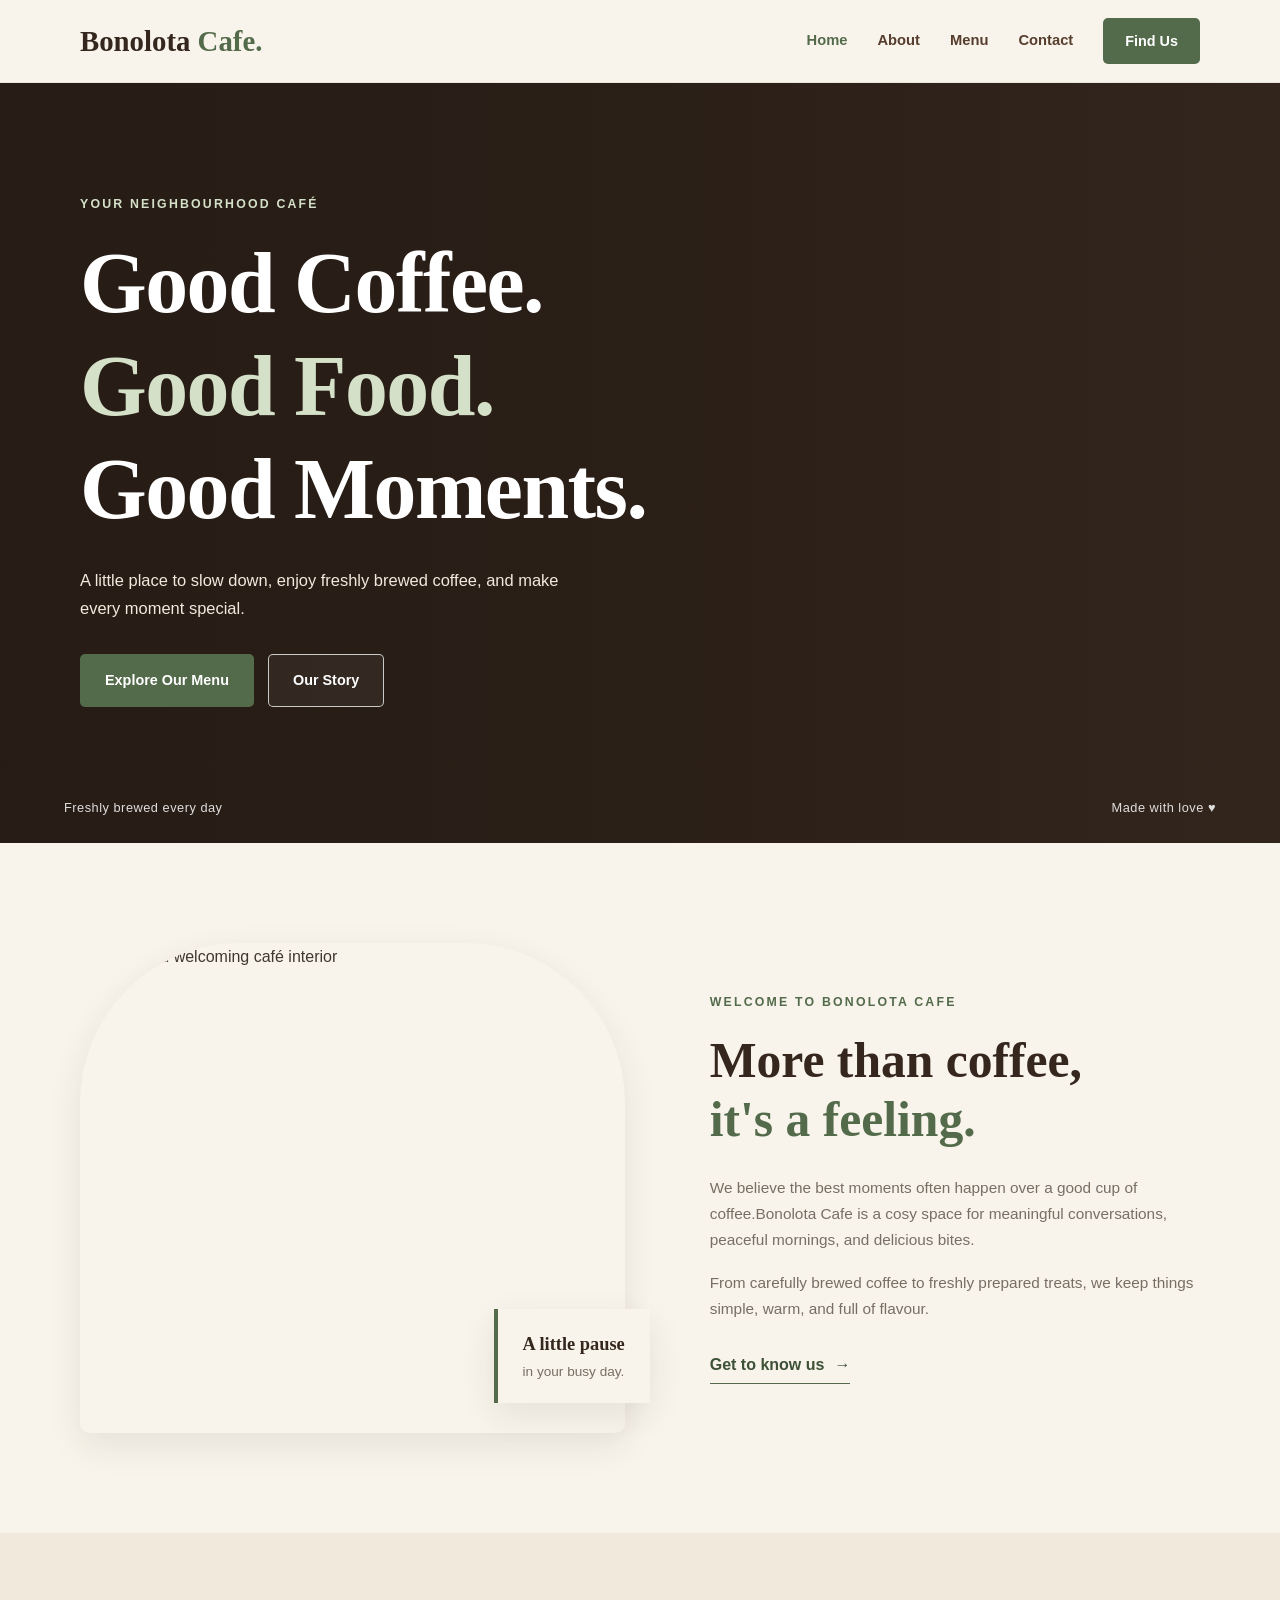
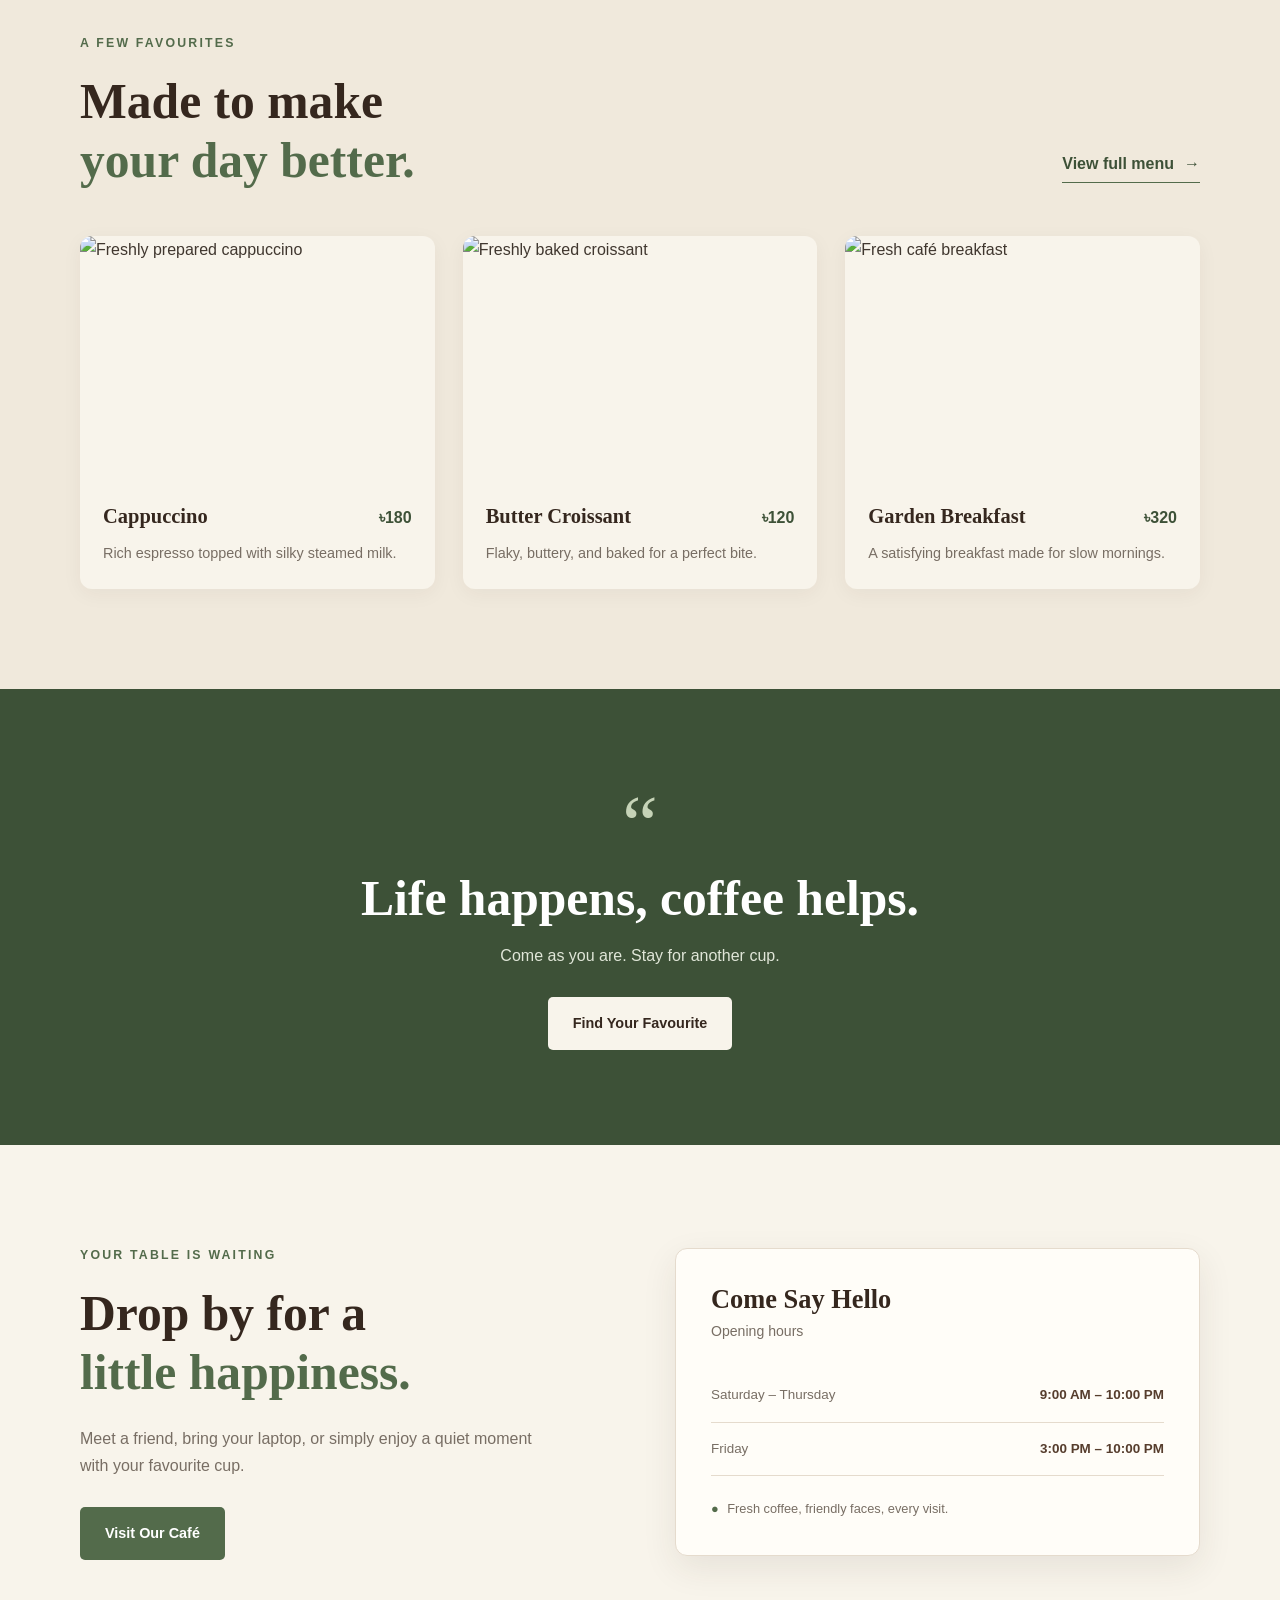
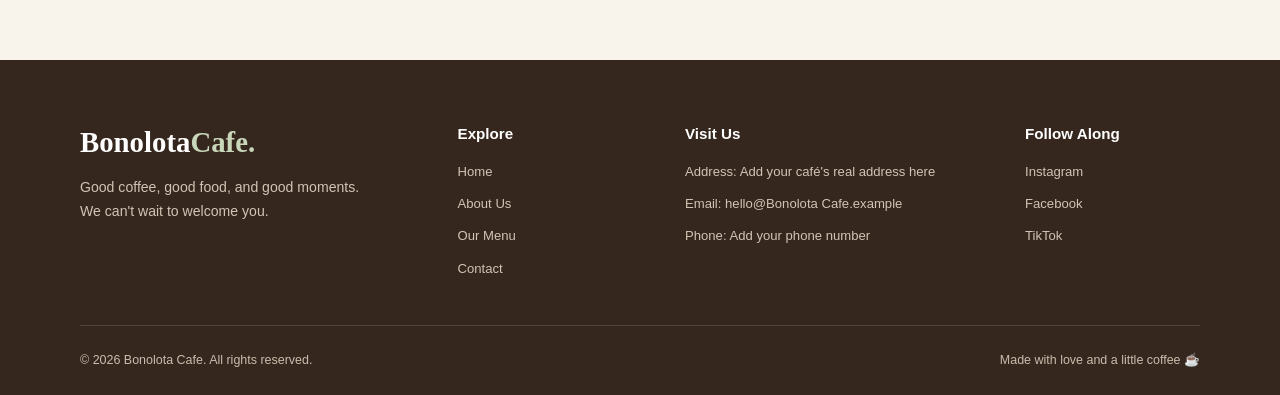
==== commit 59cb28c5: "Add files via upload" ====
--- a/index.html
+++ b/index.html
@@ -1,274 +1,274 @@
-<!DOCTYPE html>
-<html lang="en">
-<head>
-  <meta charset="UTF-8">
-  <meta name="viewport" content="width=device-width, initial-scale=1.0">
-
-  <title>Simple Café | Coffee & Good Food</title>
-
-  <meta name="description" content="Welcome to Simple Café. Enjoy freshly brewed coffee, delicious food, and a warm, relaxing atmosphere.">
-
-  <link rel="preconnect" href="https://fonts.googleapis.com">
-  <link rel="preconnect" href="https://fonts.gstatic.com" crossorigin>
-  <link href="https://fonts.googleapis.com/css2?family=DM+Sans:wght@400;500;600;700&family=Playfair+Display:wght@500;600;700&display=swap" rel="stylesheet">
-
-  <link rel="stylesheet" href="style.css">
-  <script src="script.js" defer></script>
-</head>
-
-<body>
-
-  <!-- Header -->
-  <header class="header">
-    <div class="container nav-container">
-
-      <a href="index.html" class="logo">
-        Simple<span>Café.</span>
-      </a>
-
-      <button class="menu-toggle" id="menuToggle"
-        aria-label="Open navigation menu"
-        aria-expanded="false"
-        aria-controls="navMenu">
-        ☰
-      </button>
-
-      <nav class="navbar" id="navMenu">
-        <a href="index.html" class="active">Home</a>
-        <a href="about.html">About</a>
-        <a href="menu.html">Menu</a>
-        <a href="contact.html">Contact</a>
-        <a href="contact.html" class="nav-button">Find Us</a>
-      </nav>
-
-    </div>
-  </header>
-
-  <main>
-
-    <!-- Hero Section -->
-    <section class="hero">
-      <div class="hero-overlay"></div>
-
-      <div class="container hero-content">
-        <p class="eyebrow">YOUR NEIGHBOURHOOD CAFÉ</p>
-
-        <h1>Good Coffee.<br>
-          <span>Good Food.</span><br>
-          Good Moments.
-        </h1>
-
-        <p class="hero-description">
-          A little place to slow down, enjoy freshly brewed coffee,
-          and make every moment special.
-        </p>
-
-        <div class="hero-buttons">
-          <a href="menu.html" class="btn btn-primary">Explore Our Menu</a>
-          <a href="about.html" class="btn btn-outline">Our Story</a>
-        </div>
-      </div>
-
-      <div class="hero-bottom">
-        <span>Freshly brewed every day</span>
-        <span>Made with love ♥</span>
-      </div>
-    </section>
-
-    <!-- Welcome Section -->
-    <section class="section welcome-section">
-      <div class="container intro-grid">
-
-        <div class="intro-image">
-          <img
-            src="https://images.unsplash.com/photo-1445116572660-236099ec97a0?auto=format&fit=crop&w=900&q=85"
-            alt="Warm and welcoming café interior">
-          <div class="image-note">
-            <strong>A little pause</strong>
-            <span>in your busy day.</span>
-          </div>
-        </div>
-
-        <div class="intro-content">
-          <p class="eyebrow">WELCOME TO SIMPLE CAFÉ</p>
-
-          <h2>More than coffee,<br>
-            <span>it's a feeling.</span>
-          </h2>
-
-          <p>
-            We believe the best moments often happen over a good cup
-            of coffee. Simple Café is a cosy space for meaningful
-            conversations, peaceful mornings, and delicious bites.
-          </p>
-
-          <p>
-            From carefully brewed coffee to freshly prepared treats,
-            we keep things simple, warm, and full of flavour.
-          </p>
-
-          <a href="about.html" class="text-link">
-            Get to know us <span>→</span>
-          </a>
-        </div>
-
-      </div>
-    </section>
-
-    <!-- Featured Menu -->
-    <section class="section favorites-section">
-      <div class="container">
-
-        <div class="section-heading">
-          <div>
-            <p class="eyebrow">A FEW FAVOURITES</p>
-            <h2>Made to make<br><span>your day better.</span></h2>
-          </div>
-
-          <a href="menu.html" class="text-link">
-            View full menu <span>→</span>
-          </a>
-        </div>
-
-        <div class="menu-grid">
-
-          <article class="menu-card">
-            <img
-              src="https://images.unsplash.com/photo-1509042239860-f550ce710b93?auto=format&fit=crop&w=700&q=85"
-              alt="Freshly prepared cappuccino">
-
-            <div class="menu-card-content">
-              <div class="menu-card-title">
-                <h3>Cappuccino</h3>
-                <span class="price">৳180</span>
-              </div>
-              <p>Rich espresso topped with silky steamed milk.</p>
-            </div>
-          </article>
-
-          <article class="menu-card">
-            <img
-              src="https://images.unsplash.com/photo-1555507036-ab1f4038808a?auto=format&fit=crop&w=700&q=85"
-              alt="Freshly baked croissant">
-
-            <div class="menu-card-content">
-              <div class="menu-card-title">
-                <h3>Butter Croissant</h3>
-                <span class="price">৳120</span>
-              </div>
-              <p>Flaky, buttery, and baked for a perfect bite.</p>
-            </div>
-          </article>
-
-          <article class="menu-card">
-            <img
-              src="https://images.unsplash.com/photo-1525351484163-7529414344d8?auto=format&fit=crop&w=700&q=85"
-              alt="Fresh café breakfast">
-
-            <div class="menu-card-content">
-              <div class="menu-card-title">
-                <h3>Garden Breakfast</h3>
-                <span class="price">৳320</span>
-              </div>
-              <p>A satisfying breakfast made for slow mornings.</p>
-            </div>
-          </article>
-
-        </div>
-      </div>
-    </section>
-
-    <!-- Quote Section -->
-    <section class="quote-section">
-      <div class="container quote-content">
-        <span class="quote-mark">“</span>
-        <h2>Life happens, coffee helps.</h2>
-        <p>Come as you are. Stay for another cup.</p>
-        <a href="menu.html" class="btn btn-light">Find Your Favourite</a>
-      </div>
-    </section>
-
-    <!-- Visit Section -->
-    <section class="section visit-section">
-      <div class="container visit-grid">
-
-        <div>
-          <p class="eyebrow">YOUR TABLE IS WAITING</p>
-          <h2>Drop by for a<br><span>little happiness.</span></h2>
-          <p>
-            Meet a friend, bring your laptop, or simply enjoy a quiet
-            moment with your favourite cup.
-          </p>
-          <a href="contact.html" class="btn btn-primary">Visit Our Café</a>
-        </div>
-
-        <div class="hours-card">
-          <h3>Come Say Hello</h3>
-          <p class="hours-subtitle">Opening hours</p>
-
-          <div class="hours-row">
-            <span>Saturday – Thursday</span>
-            <strong>9:00 AM – 10:00 PM</strong>
-          </div>
-
-          <div class="hours-row">
-            <span>Friday</span>
-            <strong>3:00 PM – 10:00 PM</strong>
-          </div>
-
-          <p class="hours-note">
-            <span>●</span> Fresh coffee, friendly faces, every visit.
-          </p>
-        </div>
-
-      </div>
-    </section>
-
-  </main>
-
-  <!-- Footer -->
-  <footer class="footer">
-    <div class="container footer-grid">
-
-      <div class="footer-brand">
-        <a href="index.html" class="logo">
-          Simple<span>Café.</span>
-        </a>
-        <p>
-          Good coffee, good food, and good moments.
-          We can't wait to welcome you.
-        </p>
-      </div>
-
-      <div class="footer-links">
-        <h3>Explore</h3>
-        <a href="index.html">Home</a>
-        <a href="about.html">About Us</a>
-        <a href="menu.html">Our Menu</a>
-        <a href="contact.html">Contact</a>
-      </div>
-
-      <div class="footer-links">
-        <h3>Visit Us</h3>
-        <p>Address: Add your café's real address here</p>
-        <p>Email: hello@simplecafe.example</p>
-        <p>Phone: Add your phone number</p>
-      </div>
-
-      <div class="footer-links">
-        <h3>Follow Along</h3>
-        <a href="#" target="_blank" rel="noopener noreferrer">Instagram</a>
-        <a href="#" target="_blank" rel="noopener noreferrer">Facebook</a>
-        <a href="#" target="_blank" rel="noopener noreferrer">TikTok</a>
-      </div>
-
-    </div>
-
-    <div class="container footer-bottom">
-      <p>© <span id="currentYear">2026</span> Simple Café. All rights reserved.</p>
-      <p>Made with love and a little coffee ☕</p>
-    </div>
-  </footer>
-
-</body>
+<!DOCTYPE html>
+<html lang="en">
+<head>
+  <meta charset="UTF-8">
+  <meta name="viewport" content="width=device-width, initial-scale=1.0">
+
+  <title>Bonolota Cafe | Coffee & Good Food</title>
+
+  <meta name="description" content="Welcome to Bonolota Cafe. Enjoy freshly brewed coffee, delicious food, and a warm, relaxing atmosphere.">
+
+  <link rel="preconnect" href="https://fonts.googleapis.com">
+  <link rel="preconnect" href="https://fonts.gstatic.com" crossorigin>
+  <link href="https://fonts.googleapis.com/css2?family=DM+Sans:wght@400;500;600;700&family=Playfair+Display:wght@500;600;700&display=swap" rel="stylesheet">
+
+  <link rel="stylesheet" href="style.css">
+  <script src="script.js" defer></script>
+</head>
+
+<body>
+
+  <!-- Header -->
+  <header class="header">
+    <div class="container nav-container">
+
+      <a href="index.html" class="logo">
+        Bonolota <span>Cafe.</span>
+      </a>
+
+      <button class="menu-toggle" id="menuToggle"
+        aria-label="Open navigation menu"
+        aria-expanded="false"
+        aria-controls="navMenu">
+        ☰
+      </button>
+
+      <nav class="navbar" id="navMenu">
+        <a href="index.html" class="active">Home</a>
+        <a href="about.html">About</a>
+        <a href="menu.html">Menu</a>
+        <a href="contact.html">Contact</a>
+        <a href="contact.html" class="nav-button">Find Us</a>
+      </nav>
+
+    </div>
+  </header>
+
+  <main>
+
+    <!-- Hero Section -->
+    <section class="hero">
+      <div class="hero-overlay"></div>
+
+      <div class="container hero-content">
+        <p class="eyebrow">YOUR NEIGHBOURHOOD CAFÉ</p>
+
+        <h1>Good Coffee.<br>
+          <span>Good Food.</span><br>
+          Good Moments.
+        </h1>
+
+        <p class="hero-description">
+          A little place to slow down, enjoy freshly brewed coffee,
+          and make every moment special.
+        </p>
+
+        <div class="hero-buttons">
+          <a href="menu.html" class="btn btn-primary">Explore Our Menu</a>
+          <a href="about.html" class="btn btn-outline">Our Story</a>
+        </div>
+      </div>
+
+      <div class="hero-bottom">
+        <span>Freshly brewed every day</span>
+        <span>Made with love ♥</span>
+      </div>
+    </section>
+
+    <!-- Welcome Section -->
+    <section class="section welcome-section">
+      <div class="container intro-grid">
+
+        <div class="intro-image">
+          <img
+            src="https://images.unsplash.com/photo-1445116572660-236099ec97a0?auto=format&fit=crop&w=900&q=85"
+            alt="Warm and welcoming café interior">
+          <div class="image-note">
+            <strong>A little pause</strong>
+            <span>in your busy day.</span>
+          </div>
+        </div>
+
+        <div class="intro-content">
+          <p class="eyebrow">WELCOME TO BONOLOTA CAFE</p>
+
+          <h2>More than coffee,<br>
+            <span>it's a feeling.</span>
+          </h2>
+
+          <p>
+            We believe the best moments often happen over a good cup
+            of coffee.Bonolota Cafe is a cosy space for meaningful
+            conversations, peaceful mornings, and delicious bites.
+          </p>
+
+          <p>
+            From carefully brewed coffee to freshly prepared treats,
+            we keep things simple, warm, and full of flavour.
+          </p>
+
+          <a href="about.html" class="text-link">
+            Get to know us <span>→</span>
+          </a>
+        </div>
+
+      </div>
+    </section>
+
+    <!-- Featured Menu -->
+    <section class="section favorites-section">
+      <div class="container">
+
+        <div class="section-heading">
+          <div>
+            <p class="eyebrow">A FEW FAVOURITES</p>
+            <h2>Made to make<br><span>your day better.</span></h2>
+          </div>
+
+          <a href="menu.html" class="text-link">
+            View full menu <span>→</span>
+          </a>
+        </div>
+
+        <div class="menu-grid">
+
+          <article class="menu-card">
+            <img
+              src="https://images.unsplash.com/photo-1509042239860-f550ce710b93?auto=format&fit=crop&w=700&q=85"
+              alt="Freshly prepared cappuccino">
+
+            <div class="menu-card-content">
+              <div class="menu-card-title">
+                <h3>Cappuccino</h3>
+                <span class="price">৳180</span>
+              </div>
+              <p>Rich espresso topped with silky steamed milk.</p>
+            </div>
+          </article>
+
+          <article class="menu-card">
+            <img
+              src="https://images.unsplash.com/photo-1555507036-ab1f4038808a?auto=format&fit=crop&w=700&q=85"
+              alt="Freshly baked croissant">
+
+            <div class="menu-card-content">
+              <div class="menu-card-title">
+                <h3>Butter Croissant</h3>
+                <span class="price">৳120</span>
+              </div>
+              <p>Flaky, buttery, and baked for a perfect bite.</p>
+            </div>
+          </article>
+
+          <article class="menu-card">
+            <img
+              src="https://images.unsplash.com/photo-1525351484163-7529414344d8?auto=format&fit=crop&w=700&q=85"
+              alt="Fresh café breakfast">
+
+            <div class="menu-card-content">
+              <div class="menu-card-title">
+                <h3>Garden Breakfast</h3>
+                <span class="price">৳320</span>
+              </div>
+              <p>A satisfying breakfast made for slow mornings.</p>
+            </div>
+          </article>
+
+        </div>
+      </div>
+    </section>
+
+    <!-- Quote Section -->
+    <section class="quote-section">
+      <div class="container quote-content">
+        <span class="quote-mark">“</span>
+        <h2>Life happens, coffee helps.</h2>
+        <p>Come as you are. Stay for another cup.</p>
+        <a href="menu.html" class="btn btn-light">Find Your Favourite</a>
+      </div>
+    </section>
+
+    <!-- Visit Section -->
+    <section class="section visit-section">
+      <div class="container visit-grid">
+
+        <div>
+          <p class="eyebrow">YOUR TABLE IS WAITING</p>
+          <h2>Drop by for a<br><span>little happiness.</span></h2>
+          <p>
+            Meet a friend, bring your laptop, or simply enjoy a quiet
+            moment with your favourite cup.
+          </p>
+          <a href="contact.html" class="btn btn-primary">Visit Our Café</a>
+        </div>
+
+        <div class="hours-card">
+          <h3>Come Say Hello</h3>
+          <p class="hours-subtitle">Opening hours</p>
+
+          <div class="hours-row">
+            <span>Saturday – Thursday</span>
+            <strong>9:00 AM – 10:00 PM</strong>
+          </div>
+
+          <div class="hours-row">
+            <span>Friday</span>
+            <strong>3:00 PM – 10:00 PM</strong>
+          </div>
+
+          <p class="hours-note">
+            <span>●</span> Fresh coffee, friendly faces, every visit.
+          </p>
+        </div>
+
+      </div>
+    </section>
+
+  </main>
+
+  <!-- Footer -->
+  <footer class="footer">
+    <div class="container footer-grid">
+
+      <div class="footer-brand">
+        <a href="index.html" class="logo">
+          Bonolota<span>Cafe.</span>
+        </a>
+        <p>
+          Good coffee, good food, and good moments.
+          We can't wait to welcome you.
+        </p>
+      </div>
+
+      <div class="footer-links">
+        <h3>Explore</h3>
+        <a href="index.html">Home</a>
+        <a href="about.html">About Us</a>
+        <a href="menu.html">Our Menu</a>
+        <a href="contact.html">Contact</a>
+      </div>
+
+      <div class="footer-links">
+        <h3>Visit Us</h3>
+        <p>Address: Add your café's real address here</p>
+        <p>Email: hello@Bonolota Cafe.example</p>
+        <p>Phone: Add your phone number</p>
+      </div>
+
+      <div class="footer-links">
+        <h3>Follow Along</h3>
+        <a href="#" target="_blank" rel="noopener noreferrer">Instagram</a>
+        <a href="#" target="_blank" rel="noopener noreferrer">Facebook</a>
+        <a href="#" target="_blank" rel="noopener noreferrer">TikTok</a>
+      </div>
+
+    </div>
+
+    <div class="container footer-bottom">
+      <p>© <span id="currentYear">2026</span> Bonolota Cafe. All rights reserved.</p>
+      <p>Made with love and a little coffee ☕</p>
+    </div>
+  </footer>
+
+</body>
 </html>
--- a/style.css
+++ b/style.css
@@ -1,1529 +1,1575 @@
-/* ========================================
-   SIMPLE CAFE - MAIN STYLESHEET
-   Colours: Brown, Cream & Green
-======================================== */
-
-:root {
-  --brown: #563d2d;
-  --brown-dark: #35271e;
-  --brown-light: #795b43;
-  --cream: #f8f4eb;
-  --cream-dark: #eee5d5;
-  --green: #536b4b;
-  --green-dark: #3d5137;
-  --white: #ffffff;
-  --text: #40372f;
-  --muted: #786e64;
-  --border: #e5dbcd;
-  --shadow: 0 12px 35px rgba(53, 39, 30, 0.09);
-  --radius: 12px;
-}
-
-/* Reset */
-
-* {
-  margin: 0;
-  padding: 0;
-  box-sizing: border-box;
-}
-
-html {
-  scroll-behavior: smooth;
-  scroll-padding-top: 90px;
-}
-
-body {
-  font-family: "DM Sans", sans-serif;
-  background: var(--cream);
-  color: var(--text);
-  line-height: 1.7;
-  overflow-x: hidden;
-}
-
-img {
-  display: block;
-  width: 100%;
-  max-width: 100%;
-  object-fit: cover;
-}
-
-a {
-  color: inherit;
-  text-decoration: none;
-}
-
-button,
-input,
-textarea,
-select {
-  font: inherit;
-}
-
-button,
-a {
-  -webkit-tap-highlight-color: transparent;
-}
-
-button:focus-visible,
-a:focus-visible {
-  outline: 3px solid #b5c99a;
-  outline-offset: 4px;
-}
-
-.container {
-  width: min(1120px, 90%);
-  margin: 0 auto;
-}
-
-.section {
-  padding: 100px 0;
-}
-
-h1,
-h2,
-h3,
-.logo {
-  font-family: "Playfair Display", Georgia, serif;
-  line-height: 1.2;
-}
-
-h2 {
-  font-size: clamp(2rem, 4vw, 3.1rem);
-  color: var(--brown-dark);
-}
-
-h2 span,
-.hero h1 span {
-  color: var(--green);
-}
-
-p {
-  color: var(--muted);
-}
-
-/* Header & Navigation */
-
-.header {
-  position: sticky;
-  top: 0;
-  z-index: 1000;
-  background: rgba(248, 244, 235, 0.97);
-  border-bottom: 1px solid rgba(86, 61, 45, 0.08);
-  backdrop-filter: blur(12px);
-}
-
-.nav-container {
-  min-height: 82px;
-  display: flex;
-  justify-content: space-between;
-  align-items: center;
-  gap: 25px;
-}
-
-.logo {
-  font-size: 1.8rem;
-  font-weight: 700;
-  color: var(--brown-dark);
-  white-space: nowrap;
-}
-
-.logo span {
-  color: var(--green);
-}
-
-.navbar {
-  display: flex;
-  align-items: center;
-  gap: 30px;
-}
-
-.navbar > a:not(.nav-button) {
-  font-size: 0.92rem;
-  font-weight: 600;
-  color: var(--brown);
-  transition: color 0.25s ease;
-}
-
-.navbar > a:not(.nav-button):hover,
-.navbar > a.active {
-  color: var(--green);
-}
-
-.nav-button {
-  display: inline-flex;
-  justify-content: center;
-  align-items: center;
-  padding: 11px 22px;
-  background: var(--green);
-  color: var(--white);
-  border-radius: 5px;
-  font-size: 0.9rem;
-  font-weight: 600;
-  transition: background 0.25s, transform 0.25s;
-}
-
-.nav-button:hover {
-  background: var(--green-dark);
-  transform: translateY(-2px);
-}
-
-.menu-toggle {
-  display: none;
-  background: transparent;
-  color: var(--brown-dark);
-  border: 0;
-  font-size: 1.8rem;
-  cursor: pointer;
-  line-height: 1;
-}
-
-/* Hero */
-
-.hero {
-  position: relative;
-  min-height: 650px;
-  min-height: min(760px, 85vh);
-  display: flex;
-  align-items: center;
-  background-image: url("https://images.unsplash.com/photo-1442512595331-e89e73853f31?auto=format&fit=crop&w=2000&q=90");
-  background-position: center;
-  background-size: cover;
-  background-color: var(--brown-dark);
-  isolation: isolate;
-}
-
-.hero-overlay {
-  position: absolute;
-  inset: 0;
-  z-index: -1;
-  background: linear-gradient(
-    90deg,
-    rgba(37, 27, 20, 0.88) 0%,
-    rgba(37, 27, 20, 0.68) 48%,
-    rgba(37, 27, 20, 0.16) 100%
-  );
-}
-
-.hero-content {
-  padding-top: 45px;
-  padding-bottom: 70px;
-  animation: fadeUp 0.8s ease both;
-}
-
-.eyebrow {
-  color: var(--green);
-  font-size: 0.77rem;
-  font-weight: 700;
-  letter-spacing: 2.2px;
-  margin-bottom: 18px;
-}
-
-.hero .eyebrow {
-  color: #d5e0c8;
-}
-
-.hero h1 {
-  max-width: 700px;
-  color: var(--white);
-  font-size: clamp(3rem, 6.7vw, 5.5rem);
-  letter-spacing: -1.5px;
-  margin-bottom: 24px;
-}
-
-.hero h1 span {
-  color: #d5e0c8;
-}
-
-.hero-description {
-  color: #f2e9dc;
-  max-width: 500px;
-  font-size: 1.03rem;
-  margin-bottom: 32px;
-}
-
-.hero-buttons {
-  display: flex;
-  flex-wrap: wrap;
-  align-items: center;
-  gap: 14px;
-}
-
-.btn {
-  min-height: 49px;
-  padding: 13px 24px;
-  display: inline-flex;
-  align-items: center;
-  justify-content: center;
-  border: 1px solid transparent;
-  border-radius: 5px;
-  font-size: 0.9rem;
-  font-weight: 700;
-  cursor: pointer;
-  text-align: center;
-  transition:
-    background 0.25s ease,
-    color 0.25s ease,
-    transform 0.25s ease,
-    box-shadow 0.25s ease;
-}
-
-.btn:hover {
-  transform: translateY(-3px);
-  box-shadow: 0 8px 20px rgba(0, 0, 0, 0.12);
-}
-
-.btn-primary {
-  color: var(--white);
-  background: var(--green);
-}
-
-.btn-primary:hover {
-  background: var(--green-dark);
-}
-
-.btn-outline {
-  color: var(--white);
-  border-color: rgba(255, 255, 255, 0.75);
-  background: rgba(255, 255, 255, 0.05);
-}
-
-.btn-outline:hover {
-  background: var(--white);
-  color: var(--brown-dark);
-}
-
-.btn-light {
-  color: var(--brown-dark);
-  background: var(--cream);
-}
-
-.btn-light:hover {
-  background: var(--white);
-}
-
-.hero-bottom {
-  position: absolute;
-  right: 5%;
-  bottom: 24px;
-  left: 5%;
-  display: flex;
-  justify-content: space-between;
-  gap: 15px;
-  color: rgba(255, 255, 255, 0.85);
-  font-size: 0.8rem;
-  letter-spacing: 0.5px;
-}
-
-/* Welcome / Intro */
-
-.intro-grid {
-  display: grid;
-  grid-template-columns: 1fr 0.9fr;
-  align-items: center;
-  gap: 85px;
-}
-
-.intro-image {
-  position: relative;
-  min-width: 0;
-}
-
-.intro-image > img {
-  height: 490px;
-  border-radius: 160px 160px 10px 10px;
-  box-shadow: var(--shadow);
-}
-
-.image-note {
-  position: absolute;
-  right: -25px;
-  bottom: 30px;
-  display: flex;
-  flex-direction: column;
-  background: var(--cream);
-  padding: 20px 25px;
-  border-left: 4px solid var(--green);
-  box-shadow: var(--shadow);
-}
-
-.image-note strong {
-  font-family: "Playfair Display", Georgia, serif;
-  font-size: 1.15rem;
-  color: var(--brown-dark);
-}
-
-.image-note span {
-  color: var(--muted);
-  font-size: 0.85rem;
-}
-
-.intro-content h2 {
-  margin-bottom: 25px;
-}
-
-.intro-content > p:not(.eyebrow) {
-  margin-bottom: 17px;
-  font-size: 0.96rem;
-}
-
-.text-link {
-  display: inline-flex;
-  align-items: center;
-  gap: 10px;
-  margin-top: 12px;
-  color: var(--green-dark);
-  font-weight: 700;
-  border-bottom: 1px solid var(--green);
-  padding-bottom: 5px;
-  transition: gap 0.25s ease, color 0.25s ease;
-}
-
-.text-link:hover {
-  gap: 17px;
-  color: var(--brown);
-}
-
-/* Featured Menu */
-
-.favorites-section {
-  background: #f0e9dc;
-}
-
-.section-heading {
-  display: flex;
-  justify-content: space-between;
-  align-items: end;
-  gap: 25px;
-  margin-bottom: 45px;
-}
-
-.section-heading h2 {
-  max-width: 600px;
-}
-
-.section-heading > .text-link {
-  flex-shrink: 0;
-  margin-bottom: 8px;
-}
-
-.menu-grid {
-  display: grid;
-  grid-template-columns: repeat(3, minmax(0, 1fr));
-  gap: 28px;
-}
-
-.menu-card {
-  min-width: 0;
-  background: var(--cream);
-  border-radius: var(--radius);
-  overflow: hidden;
-  box-shadow: 0 5px 20px rgba(53, 39, 30, 0.05);
-  transition: transform 0.3s ease, box-shadow 0.3s ease;
-}
-
-.menu-card:hover {
-  transform: translateY(-7px);
-  box-shadow: var(--shadow);
-}
-
-.menu-card > img {
-  height: 245px;
-  transition: transform 0.5s ease;
-}
-
-.menu-card:hover > img {
-  transform: scale(1.035);
-}
-
-.menu-card-content {
-  padding: 23px;
-}
-
-.menu-card-title {
-  display: flex;
-  align-items: start;
-  justify-content: space-between;
-  gap: 12px;
-  margin-bottom: 10px;
-}
-
-.menu-card-title h3 {
-  color: var(--brown-dark);
-  font-size: 1.28rem;
-}
-
-.price {
-  color: var(--green-dark);
-  font-weight: 700;
-  white-space: nowrap;
-}
-
-.menu-card-content p {
-  font-size: 0.9rem;
-}
-
-/* Quote */
-
-.quote-section {
-  position: relative;
-  overflow: hidden;
-  padding: 95px 0;
-  text-align: center;
-  background: var(--green-dark);
-}
-
-.quote-content {
-  position: relative;
-}
-
-.quote-mark {
-  display: block;
-  color: #c6d3b7;
-  font-family: "Playfair Display", Georgia, serif;
-  font-size: 5rem;
-  line-height: 1;
-  margin-bottom: 5px;
-}
-
-.quote-content h2 {
-  color: var(--white);
-  margin-bottom: 14px;
-}
-
-.quote-content p {
-  color: #e0e6d8;
-  margin-bottom: 28px;
-}
-
-/* Visit Section */
-
-.visit-grid {
-  display: grid;
-  grid-template-columns: 1fr 1fr;
-  align-items: center;
-  gap: 70px;
-}
-
-.visit-grid > div:first-child > p:not(.eyebrow) {
-  max-width: 470px;
-  margin: 22px 0 28px;
-}
-
-.hours-card {
-  padding: 35px;
-  background: #fffdf8;
-  border: 1px solid var(--border);
-  border-radius: var(--radius);
-  box-shadow: var(--shadow);
-}
-
-.hours-card h3 {
-  color: var(--brown-dark);
-  font-size: 1.65rem;
-  margin-bottom: 4px;
-}
-
-.hours-subtitle {
-  font-size: 0.88rem;
-  margin-bottom: 25px;
-}
-
-.hours-row {
-  display: flex;
-  justify-content: space-between;
-  gap: 18px;
-  padding: 15px 0;
-  border-bottom: 1px solid var(--border);
-  font-size: 0.84rem;
-}
-
-.hours-row span {
-  color: var(--muted);
-}
-
-.hours-row strong {
-  color: var(--brown);
-  text-align: right;
-}
-
-.hours-note {
-  margin-top: 22px;
-  font-size: 0.8rem;
-}
-
-.hours-note span {
-  color: var(--green);
-  margin-right: 5px;
-}
-
-/* Footer */
-
-.footer {
-  background: var(--brown-dark);
-  padding-top: 65px;
-  color: #f4ebdf;
-}
-
-.footer-grid {
-  display: grid;
-  grid-template-columns: 1.35fr 0.75fr 1.2fr 0.7fr;
-  gap: 40px;
-  padding-bottom: 45px;
-}
-
-.footer .logo {
-  display: inline-block;
-  color: var(--white);
-  margin-bottom: 17px;
-}
-
-.footer .logo span {
-  color: #c8d7b9;
-}
-
-.footer-brand > p {
-  max-width: 280px;
-  color: #d2c4b5;
-  font-size: 0.88rem;
-}
-
-.footer-links {
-  display: flex;
-  flex-direction: column;
-  align-items: flex-start;
-  gap: 10px;
-}
-
-.footer-links h3 {
-  color: var(--white);
-  font-family: "DM Sans", sans-serif;
-  font-size: 0.95rem;
-  margin-bottom: 8px;
-}
-
-.footer-links a,
-.footer-links p {
-  color: #d2c4b5;
-  font-size: 0.82rem;
-  overflow-wrap: anywhere;
-}
-
-.footer-links a {
-  transition: color 0.2s ease;
-}
-
-.footer-links a:hover {
-  color: #d5e0c8;
-}
-
-.footer-bottom {
-  min-height: 70px;
-  display: flex;
-  justify-content: space-between;
-  align-items: center;
-  gap: 20px;
-  border-top: 1px solid rgba(255, 255, 255, 0.13);
-}
-
-.footer-bottom p {
-  color: #cbbcad;
-  font-size: 0.78rem;
-}
-
-/* Simple animation */
-
-@keyframes fadeUp {
-  from {
-    opacity: 0;
-    transform: translateY(18px);
-  }
-
-  to {
-    opacity: 1;
-    transform: translateY(0);
-  }
-}
-
-/* Tablet */
-
-@media (max-width: 950px) {
-  .section {
-    padding: 75px 0;
-  }
-
-  .navbar {
-    gap: 18px;
-  }
-
-  .intro-grid {
-    gap: 45px;
-  }
-
-  .intro-image > img {
-    height: 420px;
-  }
-
-  .menu-grid {
-    gap: 18px;
-  }
-
-  .menu-card > img {
-    height: 205px;
-  }
-
-  .menu-card-content {
-    padding: 18px;
-  }
-
-  .menu-card-title h3 {
-    font-size: 1.12rem;
-  }
-
-  .footer-grid {
-    grid-template-columns: repeat(2, minmax(0, 1fr));
-    gap: 35px;
-  }
-}
-
-/* Mobile navigation */
-
-@media (max-width: 700px) {
-  .container {
-    width: 90%;
-  }
-
-  .nav-container {
-    min-height: 72px;
-  }
-
-  .logo {
-    font-size: 1.6rem;
-  }
-
-  .menu-toggle {
-    display: block;
-  }
-
-  .navbar {
-    position: absolute;
-    top: 100%;
-    right: 0;
-    left: 0;
-    display: none;
-    align-items: stretch;
-    flex-direction: column;
-    gap: 0;
-    padding: 12px 5% 20px;
-    background: var(--cream);
-    border-top: 1px solid var(--border);
-    box-shadow: 0 15px 25px rgba(53, 39, 30, 0.1);
-  }
-
-  .navbar.open {
-    display: flex;
-  }
-
-  .navbar > a:not(.nav-button) {
-    padding: 12px 0;
-    border-bottom: 1px solid var(--border);
-  }
-
-  .navbar .nav-button {
-    margin-top: 13px;
-  }
-
-  .hero {
-    min-height: 620px;
-    min-height: 78svh;
-    background-position: 58% center;
-  }
-
-  .hero-overlay {
-    background: linear-gradient(
-      90deg,
-      rgba(37, 27, 20, 0.88),
-      rgba(37, 27, 20, 0.58)
-    );
-  }
-
-  .hero-content {
-    padding-top: 35px;
-    padding-bottom: 90px;
-  }
-
-  .hero h1 {
-    font-size: clamp(2.8rem, 11vw, 4.3rem);
-    letter-spacing: -1px;
-  }
-
-  .hero-description {
-    font-size: 0.95rem;
-  }
-
-  .hero-bottom {
-    bottom: 18px;
-    font-size: 0.69rem;
-  }
-
-  .section {
-    padding: 65px 0;
-  }
-
-  .intro-grid,
-  .visit-grid {
-    grid-template-columns: 1fr;
-    gap: 40px;
-  }
-
-  .intro-image {
-    width: calc(100% - 15px);
-  }
-
-  .intro-image > img {
-    height: 390px;
-    border-radius: 120px 120px 10px 10px;
-  }
-
-  .image-note {
-    right: -15px;
-    bottom: 20px;
-    padding: 15px 18px;
-  }
-
-  .section-heading {
-    align-items: flex-start;
-    flex-direction: column;
-    gap: 10px;
-    margin-bottom: 30px;
-  }
-
-  .section-heading > .text-link {
-    margin-top: 8px;
-  }
-
-  .menu-grid {
-    grid-template-columns: 1fr;
-    gap: 24px;
-  }
-
-  .menu-card > img {
-    height: 250px;
-  }
-
-  .menu-card-content {
-    padding: 22px;
-  }
-
-  .menu-card-title h3 {
-    font-size: 1.25rem;
-  }
-
-  .quote-section {
-    padding: 70px 0;
-  }
-
-  .quote-content h2 {
-    font-size: 2rem;
-  }
-
-  .hours-card {
-    padding: 25px 20px;
-  }
-
-  .hours-row {
-    flex-direction: column;
-    gap: 3px;
-  }
-
-  .hours-row strong {
-    text-align: left;
-  }
-
-  .footer {
-    padding-top: 45px;
-  }
-
-  .footer-grid {
-    grid-template-columns: 1fr 1fr;
-    gap: 32px 22px;
-    padding-bottom: 35px;
-  }
-
-  .footer-bottom {
-    padding-top: 18px;
-    padding-bottom: 18px;
-    flex-direction: column;
-    align-items: flex-start;
-    justify-content: center;
-    gap: 5px;
-  }
-}
-
-/* Small mobile */
-
-@media (max-width: 380px) {
-  .hero h1 {
-    font-size: 2.6rem;
-  }
-
-  .hero-buttons {
-    align-items: stretch;
-    flex-direction: column;
-  }
-
-  .hero-buttons .btn {
-    width: 100%;
-  }
-
-  .hero-bottom {
-    font-size: 0.62rem;
-  }
-
-  .footer-grid {
-    grid-template-columns: 1fr;
-  }
-
-  .intro-image > img {
-    height: 320px;
-  }
-}
-
-/* Reduce motion for accessibility */
-
-@media (prefers-reduced-motion: reduce) {
-  *,
-  *::before,
-  *::after {
-    scroll-behavior: auto !important;
-    animation-duration: 0.01ms !important;
-    animation-iteration-count: 1 !important;
-    transition-duration: 0.01ms !important;
-  }
-}
-
-
-
-/* ========================================
-   ABOUT PAGE STYLES
-======================================== */
-
-.page-hero {
-  min-height: 360px;
-  display: flex;
-  align-items: center;
-  background-color: var(--cream-dark);
-  background-position: center;
-  background-size: cover;
-  text-align: center;
-  padding: 75px 0;
-}
-
-.about-hero {
-  background-image:
-    linear-gradient(
-      rgba(43, 32, 23, 0.72),
-      rgba(43, 32, 23, 0.72)
-    ),
-    url("https://images.unsplash.com/photo-1442512595331-e89e73853f31?auto=format&fit=crop&w=1600&q=85");
-}
-
-.page-hero-content {
-  max-width: 800px;
-}
-
-.page-hero .eyebrow {
-  color: #d5e0c8;
-}
-
-.page-hero h1 {
-  color: var(--white);
-  font-size: clamp(2.5rem, 6vw, 4.3rem);
-  margin-bottom: 20px;
-}
-
-.page-hero h1 span {
-  color: #d5e0c8;
-}
-
-.page-hero-content > p:last-child {
-  color: #f4ebdf;
-  max-width: 600px;
-  margin: 0 auto;
-}
-
-.about-values {
-  background: #f0e9dc;
-}
-
-.values-grid {
-  display: grid;
-  grid-template-columns: repeat(3, minmax(0, 1fr));
-  gap: 25px;
-  margin-top: 40px;
-}
-
-.value-card {
-  padding: 32px 25px;
-  background: var(--cream);
-  border: 1px solid var(--border);
-  border-radius: var(--radius);
-  transition: transform 0.3s ease, box-shadow 0.3s ease;
-}
-
-.value-card:hover {
-  transform: translateY(-6px);
-  box-shadow: var(--shadow);
-}
-
-.value-icon {
-  width: 58px;
-  height: 58px;
-  display: grid;
-  place-items: center;
-  background: var(--cream-dark);
-  border-radius: 50%;
-  font-size: 1.7rem;
-  margin-bottom: 22px;
-}
-
-.value-card h3 {
-  font-size: 1.4rem;
-  color: var(--brown-dark);
-  margin-bottom: 12px;
-}
-
-.value-card p {
-  font-size: 0.92rem;
-}
-
-.atmosphere-grid {
-  display: grid;
-  grid-template-columns: 0.9fr 1.1fr;
-  align-items: center;
-  gap: 60px;
-}
-
-.atmosphere-content > p:not(.eyebrow) {
-  margin: 22px 0 28px;
-}
-
-.atmosphere-image img {
-  height: 420px;
-  border-radius: var(--radius);
-  box-shadow: var(--shadow);
-}
-
-@media (max-width: 700px) {
-  .page-hero {
-    min-height: 320px;
-    padding: 60px 0;
-  }
-
-  .values-grid,
-  .atmosphere-grid {
-    grid-template-columns: 1fr;
-  }
-
-  .values-grid {
-    gap: 18px;
-  }
-
-  .value-card {
-    padding: 25px 22px;
-  }
-
-  .atmosphere-grid {
-    gap: 30px;
-  }
-
-  .atmosphere-image img {
-    height: 300px;
-  }
-}
-
-
-/* ========================================
-   MENU PAGE STYLES
-======================================== */
-
-.menu-hero {
-  background-image:
-    linear-gradient(
-      rgba(43, 32, 23, 0.72),
-      rgba(43, 32, 23, 0.72)
-    ),
-    url("https://images.unsplash.com/photo-1495474472287-4d71bcdd2085?auto=format&fit=crop&w=1600&q=85");
-}
-
-.menu-heading {
-  align-items: end;
-}
-
-.menu-intro {
-  max-width: 360px;
-  font-size: 0.94rem;
-}
-
-.menu-filters {
-  display: flex;
-  flex-wrap: wrap;
-  justify-content: center;
-  gap: 12px;
-  margin: 35px 0 40px;
-}
-
-.filter-btn {
-  padding: 11px 22px;
-  border: 1px solid #d8ccbb;
-  border-radius: 30px;
-  background: transparent;
-  color: var(--brown);
-  font-size: 0.88rem;
-  font-weight: 600;
-  cursor: pointer;
-  transition:
-    background 0.25s ease,
-    color 0.25s ease,
-    border-color 0.25s ease,
-    transform 0.25s ease;
-}
-
-.filter-btn:hover {
-  border-color: var(--green);
-  transform: translateY(-2px);
-}
-
-.filter-btn.active {
-  color: var(--white);
-  background: var(--green);
-  border-color: var(--green);
-}
-
-.full-menu-grid {
-  display: grid;
-  grid-template-columns: repeat(3, minmax(0, 1fr));
-  gap: 25px;
-}
-
-.food-card {
-  min-width: 0;
-  overflow: hidden;
-  background: #fffdf8;
-  border: 1px solid var(--border);
-  border-radius: var(--radius);
-  box-shadow: 0 5px 18px rgba(53, 39, 30, 0.04);
-  transition: transform 0.3s ease, box-shadow 0.3s ease;
-}
-
-.food-card:hover {
-  transform: translateY(-5px);
-  box-shadow: var(--shadow);
-}
-
-.food-card[hidden] {
-  display: none !important;
-}
-
-.food-card > img {
-  height: 220px;
-  transition: transform 0.4s ease;
-}
-
-.food-card:hover > img {
-  transform: scale(1.04);
-}
-
-.food-card-body {
-  padding: 22px;
-}
-
-.food-title-row {
-  display: flex;
-  align-items: start;
-  justify-content: space-between;
-  gap: 10px;
-  margin-bottom: 10px;
-}
-
-.food-title-row h3 {
-  color: var(--brown-dark);
-  font-size: 1.2rem;
-}
-
-.food-title-row .price {
-  font-size: 0.95rem;
-}
-
-.food-card-body > p {
-  font-size: 0.87rem;
-  min-height: 48px;
-}
-
-.food-category {
-  display: inline-block;
-  margin-top: 15px;
-  padding: 5px 11px;
-  color: var(--green-dark);
-  background: #e9efe2;
-  border-radius: 20px;
-  font-size: 0.75rem;
-  font-weight: 700;
-}
-
-.menu-empty {
-  text-align: center;
-  margin: 30px 0;
-}
-
-.menu-disclaimer {
-  margin-top: 35px;
-  text-align: center;
-  font-size: 0.82rem;
-}
-
-@media (max-width: 950px) {
-  .full-menu-grid {
-    grid-template-columns: repeat(2, minmax(0, 1fr));
-  }
-
-  .food-card > img {
-    height: 230px;
-  }
-}
-
-@media (max-width: 700px) {
-  .menu-heading {
-    align-items: flex-start;
-  }
-
-  .menu-intro {
-    max-width: 100%;
-  }
-
-  .menu-filters {
-    justify-content: flex-start;
-    gap: 9px;
-    margin: 28px 0;
-  }
-
-  .filter-btn {
-    padding: 9px 15px;
-    font-size: 0.82rem;
-  }
-
-  .full-menu-grid {
-    grid-template-columns: 1fr;
-    gap: 22px;
-  }
-
-  .food-card > img {
-    height: 250px;
-  }
-
-  .food-card-body {
-    padding: 20px;
-  }
-}
-
-
-/* ========================================
-   CONTACT PAGE STYLES
-======================================== */
-
-.contact-hero {
-  background-image:
-    linear-gradient(
-      rgba(43, 32, 23, 0.73),
-      rgba(43, 32, 23, 0.73)
-    ),
-    url("https://images.unsplash.com/photo-1495474472287-4d71bcdd2085?auto=format&fit=crop&w=1600&q=85");
-}
-
-.contact-intro {
-  max-width: 350px;
-  font-size: 0.94rem;
-}
-
-.contact-grid {
-  display: grid;
-  grid-template-columns: 0.9fr 1.1fr;
-  align-items: start;
-  gap: 45px;
-}
-
-.contact-details {
-  display: flex;
-  flex-direction: column;
-  gap: 18px;
-}
-
-.contact-card {
-  display: flex;
-  align-items: flex-start;
-  gap: 17px;
-  padding: 22px;
-  background: #fffdf8;
-  border: 1px solid var(--border);
-  border-radius: var(--radius);
-  transition: transform 0.25s ease, box-shadow 0.25s ease;
-}
-
-.contact-card:hover {
-  transform: translateY(-3px);
-  box-shadow: var(--shadow);
-}
-
-.contact-icon {
-  flex-shrink: 0;
-  width: 48px;
-  height: 48px;
-  display: grid;
-  place-items: center;
-  background: #e9efe2;
-  border-radius: 50%;
-  font-size: 1.25rem;
-}
-
-.contact-card h3,
-.contact-hours h3 {
-  color: var(--brown-dark);
-  font-size: 1.25rem;
-  margin-bottom: 6px;
-}
-
-.contact-card p {
-  font-size: 0.88rem;
-  overflow-wrap: anywhere;
-}
-
-.contact-link {
-  display: inline-block;
-  margin-top: 8px;
-  color: var(--green-dark);
-  font-size: 0.86rem;
-  font-weight: 700;
-}
-
-.contact-link:hover {
-  text-decoration: underline;
-}
-
-.contact-note {
-  display: block;
-  margin-top: 8px;
-  color: var(--muted);
-  font-size: 0.78rem;
-}
-
-.contact-hours {
-  padding: 25px;
-  background: var(--cream-dark);
-  border-radius: var(--radius);
-}
-
-.contact-hours h3 {
-  margin-bottom: 15px;
-}
-
-.contact-form-wrapper {
-  padding: 35px;
-  background: #fffdf8;
-  border: 1px solid var(--border);
-  border-radius: var(--radius);
-  box-shadow: var(--shadow);
-}
-
-.contact-form-wrapper h2 {
-  font-size: 2rem;
-  margin-bottom: 10px;
-}
-
-.form-description {
-  font-size: 0.9rem;
-  margin-bottom: 25px;
-}
-
-.contact-form {
-  display: flex;
-  flex-direction: column;
-  gap: 19px;
-}
-
-.form-row {
-  display: grid;
-  grid-template-columns: repeat(2, minmax(0, 1fr));
-  gap: 16px;
-}
-
-.form-group {
-  display: flex;
-  flex-direction: column;
-  gap: 8px;
-  min-width: 0;
-}
-
-.form-group label {
-  color: var(--brown-dark);
-  font-size: 0.86rem;
-  font-weight: 700;
-}
-
-.form-group input,
-.form-group select,
-.form-group textarea {
-  width: 100%;
-  min-width: 0;
-  padding: 13px 14px;
-  color: var(--text);
-  background: var(--cream);
-  border: 1px solid #ded3c3;
-  border-radius: 5px;
-  outline: none;
-  transition: border-color 0.2s, box-shadow 0.2s;
-}
-
-.form-group input:focus,
-.form-group select:focus,
-.form-group textarea:focus {
-  border-color: var(--green);
-  box-shadow: 0 0 0 3px rgba(83, 107, 75, 0.12);
-}
-
-.form-group textarea {
-  resize: vertical;
-  min-height: 140px;
-}
-
-.form-submit {
-  align-self: flex-start;
-}
-
-.form-status {
-  font-size: 0.88rem;
-  overflow-wrap: anywhere;
-}
-
-.form-status:empty {
-  display: none;
-}
-
-.form-status.error {
-  color: #a52c2c;
-}
-
-.form-status.success {
-  color: var(--green-dark);
-}
-
-.form-disclaimer {
-  font-size: 0.76rem;
-}
-
-.location-section {
-  background: #f0e9dc;
-}
-
-.map-placeholder {
-  min-height: 320px;
-  display: grid;
-  place-items: center;
-  padding: 35px 20px;
-  text-align: center;
-  background:
-    linear-gradient(rgba(248, 244, 235, 0.88), rgba(248, 244, 235, 0.88)),
-    repeating-linear-gradient(
-      45deg,
-      #e3d8c8,
-      #e3d8c8 1px,
-      #f5efe5 1px,
-      #f5efe5 25px
-    );
-  border: 1px solid var(--border);
-  border-radius: var(--radius);
-}
-
-.map-placeholder-content {
-  max-width: 480px;
-}
-
-.map-pin {
-  display: block;
-  font-size: 2.5rem;
-  margin-bottom: 10px;
-}
-
-.map-placeholder h3 {
-  color: var(--brown-dark);
-  font-size: 1.6rem;
-  margin-bottom: 10px;
-}
-
-.map-placeholder p {
-  margin-bottom: 22px;
-}
-
-@media (max-width: 950px) {
-  .contact-grid {
-    gap: 25px;
-  }
-
-  .contact-form-wrapper {
-    padding: 25px;
-  }
-}
-
-@media (max-width: 700px) {
-  .contact-grid {
-    grid-template-columns: 1fr;
-    gap: 30px;
-  }
-
-  .contact-form-wrapper {
-    padding: 24px 18px;
-  }
-
-  .form-row {
-    grid-template-columns: 1fr;
-  }
-
-  .contact-intro {
-    max-width: 100%;
-  }
-
-  .map-placeholder {
-    min-height: 280px;
-  }
-}
-
-/* Mobile Navigation Fix */
-@media (max-width: 768px) {
-  .nav-links {
-    display: none;
-    flex-direction: column;
-    position: absolute;
-    top: 100%;
-    left: 0;
-    width: 100%;
-    background: #fffaf0;
-    padding: 20px;
-    gap: 18px;
-    z-index: 9999;
-    box-shadow: 0 8px 15px rgba(0, 0, 0, 0.12);
-  }
-
-  .nav-links.active {
-    display: flex;
-  }
-
-  .nav-links a {
-    display: block;
-    color: #3e3025;
-    text-decoration: none;
-    padding: 8px 0;
-  }
-
-  .navbar,
-  nav {
-    position: relative;
-  }
+/* ========================================
+   BONOLOTA CAFE - MAIN STYLESHEET
+   Colours: Brown, Cream & Green
+======================================== */
+
+:root {
+  --brown: #563d2d;
+  --brown-dark: #35271e;
+  --brown-light: #795b43;
+  --cream: #f8f4eb;
+  --cream-dark: #eee5d5;
+  --green: #536b4b;
+  --green-dark: #3d5137;
+  --white: #ffffff;
+  --text: #40372f;
+  --muted: #786e64;
+  --border: #e5dbcd;
+  --shadow: 0 12px 35px rgba(53, 39, 30, 0.09);
+  --radius: 12px;
+}
+
+/* Reset */
+
+* {
+  margin: 0;
+  padding: 0;
+  box-sizing: border-box;
+}
+
+html {
+  scroll-behavior: smooth;
+  scroll-padding-top: 90px;
+}
+
+body {
+  font-family: "DM Sans", sans-serif;
+  background: var(--cream);
+  color: var(--text);
+  line-height: 1.7;
+  overflow-x: hidden;
+}
+
+img {
+  display: block;
+  width: 100%;
+  max-width: 100%;
+  object-fit: cover;
+}
+
+a {
+  color: inherit;
+  text-decoration: none;
+}
+
+button,
+input,
+textarea,
+select {
+  font: inherit;
+}
+
+button,
+a {
+  -webkit-tap-highlight-color: transparent;
+}
+
+button:focus-visible,
+a:focus-visible {
+  outline: 3px solid #b5c99a;
+  outline-offset: 4px;
+}
+
+.container {
+  width: min(1120px, 90%);
+  margin: 0 auto;
+}
+
+.section {
+  padding: 100px 0;
+}
+
+h1,
+h2,
+h3,
+.logo {
+  font-family: "Playfair Display", Georgia, serif;
+  line-height: 1.2;
+}
+
+h2 {
+  font-size: clamp(2rem, 4vw, 3.1rem);
+  color: var(--brown-dark);
+}
+
+h2 span,
+.hero h1 span {
+  color: var(--green);
+}
+
+p {
+  color: var(--muted);
+}
+
+/* Header & Navigation */
+
+.header {
+  position: sticky;
+  top: 0;
+  z-index: 1000;
+  background: rgba(248, 244, 235, 0.97);
+  border-bottom: 1px solid rgba(86, 61, 45, 0.08);
+  backdrop-filter: blur(12px);
+}
+
+.nav-container {
+  min-height: 82px;
+  display: flex;
+  justify-content: space-between;
+  align-items: center;
+  gap: 25px;
+}
+
+.logo {
+  font-size: 1.8rem;
+  font-weight: 700;
+  color: var(--brown-dark);
+  white-space: nowrap;
+}
+
+.logo span {
+  color: var(--green);
+}
+
+.navbar {
+  display: flex;
+  align-items: center;
+  gap: 30px;
+}
+
+.navbar > a:not(.nav-button) {
+  font-size: 0.92rem;
+  font-weight: 600;
+  color: var(--brown);
+  transition: color 0.25s ease;
+}
+
+.navbar > a:not(.nav-button):hover,
+.navbar > a.active {
+  color: var(--green);
+}
+
+.nav-button {
+  display: inline-flex;
+  justify-content: center;
+  align-items: center;
+  padding: 11px 22px;
+  background: var(--green);
+  color: var(--white);
+  border-radius: 5px;
+  font-size: 0.9rem;
+  font-weight: 600;
+  transition: background 0.25s, transform 0.25s;
+}
+
+.nav-button:hover {
+  background: var(--green-dark);
+  transform: translateY(-2px);
+}
+
+.menu-toggle {
+  display: none;
+  background: transparent;
+  color: var(--brown-dark);
+  border: 0;
+  font-size: 1.8rem;
+  cursor: pointer;
+  line-height: 1;
+}
+
+/* Hero */
+
+.hero {
+  position: relative;
+  min-height: 650px;
+  min-height: min(760px, 85vh);
+  display: flex;
+  align-items: center;
+  background-image: url("https://images.unsplash.com/photo-1442512595331-e89e73853f31?auto=format&fit=crop&w=2000&q=90");
+  background-position: center;
+  background-size: cover;
+  background-color: var(--brown-dark);
+  isolation: isolate;
+}
+
+.hero-overlay {
+  position: absolute;
+  inset: 0;
+  z-index: -1;
+  background: linear-gradient(
+    90deg,
+    rgba(37, 27, 20, 0.88) 0%,
+    rgba(37, 27, 20, 0.68) 48%,
+    rgba(37, 27, 20, 0.16) 100%
+  );
+}
+
+.hero-content {
+  padding-top: 45px;
+  padding-bottom: 70px;
+  animation: fadeUp 0.8s ease both;
+}
+
+.eyebrow {
+  color: var(--green);
+  font-size: 0.77rem;
+  font-weight: 700;
+  letter-spacing: 2.2px;
+  margin-bottom: 18px;
+}
+
+.hero .eyebrow {
+  color: #d5e0c8;
+}
+
+.hero h1 {
+  max-width: 700px;
+  color: var(--white);
+  font-size: clamp(3rem, 6.7vw, 5.5rem);
+  letter-spacing: -1.5px;
+  margin-bottom: 24px;
+}
+
+.hero h1 span {
+  color: #d5e0c8;
+}
+
+.hero-description {
+  color: #f2e9dc;
+  max-width: 500px;
+  font-size: 1.03rem;
+  margin-bottom: 32px;
+}
+
+.hero-buttons {
+  display: flex;
+  flex-wrap: wrap;
+  align-items: center;
+  gap: 14px;
+}
+
+.btn {
+  min-height: 49px;
+  padding: 13px 24px;
+  display: inline-flex;
+  align-items: center;
+  justify-content: center;
+  border: 1px solid transparent;
+  border-radius: 5px;
+  font-size: 0.9rem;
+  font-weight: 700;
+  cursor: pointer;
+  text-align: center;
+  transition:
+    background 0.25s ease,
+    color 0.25s ease,
+    transform 0.25s ease,
+    box-shadow 0.25s ease;
+}
+
+.btn:hover {
+  transform: translateY(-3px);
+  box-shadow: 0 8px 20px rgba(0, 0, 0, 0.12);
+}
+
+.btn-primary {
+  color: var(--white);
+  background: var(--green);
+}
+
+.btn-primary:hover {
+  background: var(--green-dark);
+}
+
+.btn-outline {
+  color: var(--white);
+  border-color: rgba(255, 255, 255, 0.75);
+  background: rgba(255, 255, 255, 0.05);
+}
+
+.btn-outline:hover {
+  background: var(--white);
+  color: var(--brown-dark);
+}
+
+.btn-light {
+  color: var(--brown-dark);
+  background: var(--cream);
+}
+
+.btn-light:hover {
+  background: var(--white);
+}
+
+.hero-bottom {
+  position: absolute;
+  right: 5%;
+  bottom: 24px;
+  left: 5%;
+  display: flex;
+  justify-content: space-between;
+  gap: 15px;
+  color: rgba(255, 255, 255, 0.85);
+  font-size: 0.8rem;
+  letter-spacing: 0.5px;
+}
+
+/* Welcome / Intro */
+
+.intro-grid {
+  display: grid;
+  grid-template-columns: 1fr 0.9fr;
+  align-items: center;
+  gap: 85px;
+}
+
+.intro-image {
+  position: relative;
+  min-width: 0;
+}
+
+.intro-image > img {
+  height: 490px;
+  border-radius: 160px 160px 10px 10px;
+  box-shadow: var(--shadow);
+}
+
+.image-note {
+  position: absolute;
+  right: -25px;
+  bottom: 30px;
+  display: flex;
+  flex-direction: column;
+  background: var(--cream);
+  padding: 20px 25px;
+  border-left: 4px solid var(--green);
+  box-shadow: var(--shadow);
+}
+
+.image-note strong {
+  font-family: "Playfair Display", Georgia, serif;
+  font-size: 1.15rem;
+  color: var(--brown-dark);
+}
+
+.image-note span {
+  color: var(--muted);
+  font-size: 0.85rem;
+}
+
+.intro-content h2 {
+  margin-bottom: 25px;
+}
+
+.intro-content > p:not(.eyebrow) {
+  margin-bottom: 17px;
+  font-size: 0.96rem;
+}
+
+.text-link {
+  display: inline-flex;
+  align-items: center;
+  gap: 10px;
+  margin-top: 12px;
+  color: var(--green-dark);
+  font-weight: 700;
+  border-bottom: 1px solid var(--green);
+  padding-bottom: 5px;
+  transition: gap 0.25s ease, color 0.25s ease;
+}
+
+.text-link:hover {
+  gap: 17px;
+  color: var(--brown);
+}
+
+/* Featured Menu */
+
+.favorites-section {
+  background: #f0e9dc;
+}
+
+.section-heading {
+  display: flex;
+  justify-content: space-between;
+  align-items: end;
+  gap: 25px;
+  margin-bottom: 45px;
+}
+
+.section-heading h2 {
+  max-width: 600px;
+}
+
+.section-heading > .text-link {
+  flex-shrink: 0;
+  margin-bottom: 8px;
+}
+
+.menu-grid {
+  display: grid;
+  grid-template-columns: repeat(3, minmax(0, 1fr));
+  gap: 28px;
+}
+
+.menu-card {
+  min-width: 0;
+  background: var(--cream);
+  border-radius: var(--radius);
+  overflow: hidden;
+  box-shadow: 0 5px 20px rgba(53, 39, 30, 0.05);
+  transition: transform 0.3s ease, box-shadow 0.3s ease;
+}
+
+.menu-card:hover {
+  transform: translateY(-7px);
+  box-shadow: var(--shadow);
+}
+
+.menu-card > img {
+  height: 245px;
+  transition: transform 0.5s ease;
+}
+
+.menu-card:hover > img {
+  transform: scale(1.035);
+}
+
+.menu-card-content {
+  padding: 23px;
+}
+
+.menu-card-title {
+  display: flex;
+  align-items: start;
+  justify-content: space-between;
+  gap: 12px;
+  margin-bottom: 10px;
+}
+
+.menu-card-title h3 {
+  color: var(--brown-dark);
+  font-size: 1.28rem;
+}
+
+.price {
+  color: var(--green-dark);
+  font-weight: 700;
+  white-space: nowrap;
+}
+
+.menu-card-content p {
+  font-size: 0.9rem;
+}
+
+/* Quote */
+
+.quote-section {
+  position: relative;
+  overflow: hidden;
+  padding: 95px 0;
+  text-align: center;
+  background: var(--green-dark);
+}
+
+.quote-content {
+  position: relative;
+}
+
+.quote-mark {
+  display: block;
+  color: #c6d3b7;
+  font-family: "Playfair Display", Georgia, serif;
+  font-size: 5rem;
+  line-height: 1;
+  margin-bottom: 5px;
+}
+
+.quote-content h2 {
+  color: var(--white);
+  margin-bottom: 14px;
+}
+
+.quote-content p {
+  color: #e0e6d8;
+  margin-bottom: 28px;
+}
+
+/* Visit Section */
+
+.visit-grid {
+  display: grid;
+  grid-template-columns: 1fr 1fr;
+  align-items: center;
+  gap: 70px;
+}
+
+.visit-grid > div:first-child > p:not(.eyebrow) {
+  max-width: 470px;
+  margin: 22px 0 28px;
+}
+
+.hours-card {
+  padding: 35px;
+  background: #fffdf8;
+  border: 1px solid var(--border);
+  border-radius: var(--radius);
+  box-shadow: var(--shadow);
+}
+
+.hours-card h3 {
+  color: var(--brown-dark);
+  font-size: 1.65rem;
+  margin-bottom: 4px;
+}
+
+.hours-subtitle {
+  font-size: 0.88rem;
+  margin-bottom: 25px;
+}
+
+.hours-row {
+  display: flex;
+  justify-content: space-between;
+  gap: 18px;
+  padding: 15px 0;
+  border-bottom: 1px solid var(--border);
+  font-size: 0.84rem;
+}
+
+.hours-row span {
+  color: var(--muted);
+}
+
+.hours-row strong {
+  color: var(--brown);
+  text-align: right;
+}
+
+.hours-note {
+  margin-top: 22px;
+  font-size: 0.8rem;
+}
+
+.hours-note span {
+  color: var(--green);
+  margin-right: 5px;
+}
+
+/* Footer */
+
+.footer {
+  background: var(--brown-dark);
+  padding-top: 65px;
+  color: #f4ebdf;
+}
+
+.footer-grid {
+  display: grid;
+  grid-template-columns: 1.35fr 0.75fr 1.2fr 0.7fr;
+  gap: 40px;
+  padding-bottom: 45px;
+}
+
+.footer .logo {
+  display: inline-block;
+  color: var(--white);
+  margin-bottom: 17px;
+}
+
+.footer .logo span {
+  color: #c8d7b9;
+}
+
+.footer-brand > p {
+  max-width: 280px;
+  color: #d2c4b5;
+  font-size: 0.88rem;
+}
+
+.footer-links {
+  display: flex;
+  flex-direction: column;
+  align-items: flex-start;
+  gap: 10px;
+}
+
+.footer-links h3 {
+  color: var(--white);
+  font-family: "DM Sans", sans-serif;
+  font-size: 0.95rem;
+  margin-bottom: 8px;
+}
+
+.footer-links a,
+.footer-links p {
+  color: #d2c4b5;
+  font-size: 0.82rem;
+  overflow-wrap: anywhere;
+}
+
+.footer-links a {
+  transition: color 0.2s ease;
+}
+
+.footer-links a:hover {
+  color: #d5e0c8;
+}
+
+.footer-bottom {
+  min-height: 70px;
+  display: flex;
+  justify-content: space-between;
+  align-items: center;
+  gap: 20px;
+  border-top: 1px solid rgba(255, 255, 255, 0.13);
+}
+
+.footer-bottom p {
+  color: #cbbcad;
+  font-size: 0.78rem;
+}
+
+/* Simple animation */
+
+@keyframes fadeUp {
+  from {
+    opacity: 0;
+    transform: translateY(18px);
+  }
+
+  to {
+    opacity: 1;
+    transform: translateY(0);
+  }
+}
+
+/* Tablet */
+
+@media (max-width: 950px) {
+  .section {
+    padding: 75px 0;
+  }
+
+  .navbar {
+    gap: 18px;
+  }
+
+  .intro-grid {
+    gap: 45px;
+  }
+
+  .intro-image > img {
+    height: 420px;
+  }
+
+  .menu-grid {
+    gap: 18px;
+  }
+
+  .menu-card > img {
+    height: 205px;
+  }
+
+  .menu-card-content {
+    padding: 18px;
+  }
+
+  .menu-card-title h3 {
+    font-size: 1.12rem;
+  }
+
+  .footer-grid {
+    grid-template-columns: repeat(2, minmax(0, 1fr));
+    gap: 35px;
+  }
+}
+
+/* Mobile navigation */
+
+@media (max-width: 700px) {
+  .container {
+    width: 90%;
+  }
+
+  .nav-container {
+    min-height: 72px;
+  }
+
+  .logo {
+    font-size: 1.6rem;
+  }
+
+  .menu-toggle {
+    display: block;
+  }
+
+  .navbar {
+    position: absolute;
+    top: 100%;
+    right: 0;
+    left: 0;
+    display: none;
+    align-items: stretch;
+    flex-direction: column;
+    gap: 0;
+    padding: 12px 5% 20px;
+    background: var(--cream);
+    border-top: 1px solid var(--border);
+    box-shadow: 0 15px 25px rgba(53, 39, 30, 0.1);
+  }
+
+  .navbar.open {
+    display: flex;
+  }
+
+  .navbar > a:not(.nav-button) {
+    padding: 12px 0;
+    border-bottom: 1px solid var(--border);
+  }
+
+  .navbar .nav-button {
+    margin-top: 13px;
+  }
+
+  .hero {
+    min-height: 620px;
+    min-height: 78svh;
+    background-position: 58% center;
+  }
+
+  .hero-overlay {
+    background: linear-gradient(
+      90deg,
+      rgba(37, 27, 20, 0.88),
+      rgba(37, 27, 20, 0.58)
+    );
+  }
+
+  .hero-content {
+    padding-top: 35px;
+    padding-bottom: 90px;
+  }
+
+  .hero h1 {
+    font-size: clamp(2.8rem, 11vw, 4.3rem);
+    letter-spacing: -1px;
+  }
+
+  .hero-description {
+    font-size: 0.95rem;
+  }
+
+  .hero-bottom {
+    bottom: 18px;
+    font-size: 0.69rem;
+  }
+
+  .section {
+    padding: 65px 0;
+  }
+
+  .intro-grid,
+  .visit-grid {
+    grid-template-columns: 1fr;
+    gap: 40px;
+  }
+
+  .intro-image {
+    width: calc(100% - 15px);
+  }
+
+  .intro-image > img {
+    height: 390px;
+    border-radius: 120px 120px 10px 10px;
+  }
+
+  .image-note {
+    right: -15px;
+    bottom: 20px;
+    padding: 15px 18px;
+  }
+
+  .section-heading {
+    align-items: flex-start;
+    flex-direction: column;
+    gap: 10px;
+    margin-bottom: 30px;
+  }
+
+  .section-heading > .text-link {
+    margin-top: 8px;
+  }
+
+  .menu-grid {
+    grid-template-columns: 1fr;
+    gap: 24px;
+  }
+
+  .menu-card > img {
+    height: 250px;
+  }
+
+  .menu-card-content {
+    padding: 22px;
+  }
+
+  .menu-card-title h3 {
+    font-size: 1.25rem;
+  }
+
+  .quote-section {
+    padding: 70px 0;
+  }
+
+  .quote-content h2 {
+    font-size: 2rem;
+  }
+
+  .hours-card {
+    padding: 25px 20px;
+  }
+
+  .hours-row {
+    flex-direction: column;
+    gap: 3px;
+  }
+
+  .hours-row strong {
+    text-align: left;
+  }
+
+  .footer {
+    padding-top: 45px;
+  }
+
+  .footer-grid {
+    grid-template-columns: 1fr 1fr;
+    gap: 32px 22px;
+    padding-bottom: 35px;
+  }
+
+  .footer-bottom {
+    padding-top: 18px;
+    padding-bottom: 18px;
+    flex-direction: column;
+    align-items: flex-start;
+    justify-content: center;
+    gap: 5px;
+  }
+}
+
+/* Small mobile */
+
+@media (max-width: 380px) {
+  .hero h1 {
+    font-size: 2.6rem;
+  }
+
+  .hero-buttons {
+    align-items: stretch;
+    flex-direction: column;
+  }
+
+  .hero-buttons .btn {
+    width: 100%;
+  }
+
+  .hero-bottom {
+    font-size: 0.62rem;
+  }
+
+  .footer-grid {
+    grid-template-columns: 1fr;
+  }
+
+  .intro-image > img {
+    height: 320px;
+  }
+}
+
+/* Reduce motion for accessibility */
+
+@media (prefers-reduced-motion: reduce) {
+  *,
+  *::before,
+  *::after {
+    scroll-behavior: auto !important;
+    animation-duration: 0.01ms !important;
+    animation-iteration-count: 1 !important;
+    transition-duration: 0.01ms !important;
+  }
+}
+
+
+
+/* ========================================
+   ABOUT PAGE STYLES
+======================================== */
+
+.page-hero {
+  min-height: 360px;
+  display: flex;
+  align-items: center;
+  background-color: var(--cream-dark);
+  background-position: center;
+  background-size: cover;
+  text-align: center;
+  padding: 75px 0;
+}
+
+.about-hero {
+  background-image:
+    linear-gradient(
+      rgba(43, 32, 23, 0.72),
+      rgba(43, 32, 23, 0.72)
+    ),
+    url("https://images.unsplash.com/photo-1442512595331-e89e73853f31?auto=format&fit=crop&w=1600&q=85");
+}
+
+.page-hero-content {
+  max-width: 800px;
+}
+
+.page-hero .eyebrow {
+  color: #d5e0c8;
+}
+
+.page-hero h1 {
+  color: var(--white);
+  font-size: clamp(2.5rem, 6vw, 4.3rem);
+  margin-bottom: 20px;
+}
+
+.page-hero h1 span {
+  color: #d5e0c8;
+}
+
+.page-hero-content > p:last-child {
+  color: #f4ebdf;
+  max-width: 600px;
+  margin: 0 auto;
+}
+
+.about-values {
+  background: #f0e9dc;
+}
+
+.values-grid {
+  display: grid;
+  grid-template-columns: repeat(3, minmax(0, 1fr));
+  gap: 25px;
+  margin-top: 40px;
+}
+
+.value-card {
+  padding: 32px 25px;
+  background: var(--cream);
+  border: 1px solid var(--border);
+  border-radius: var(--radius);
+  transition: transform 0.3s ease, box-shadow 0.3s ease;
+}
+
+.value-card:hover {
+  transform: translateY(-6px);
+  box-shadow: var(--shadow);
+}
+
+.value-icon {
+  width: 58px;
+  height: 58px;
+  display: grid;
+  place-items: center;
+  background: var(--cream-dark);
+  border-radius: 50%;
+  font-size: 1.7rem;
+  margin-bottom: 22px;
+}
+
+.value-card h3 {
+  font-size: 1.4rem;
+  color: var(--brown-dark);
+  margin-bottom: 12px;
+}
+
+.value-card p {
+  font-size: 0.92rem;
+}
+
+.atmosphere-grid {
+  display: grid;
+  grid-template-columns: 0.9fr 1.1fr;
+  align-items: center;
+  gap: 60px;
+}
+
+.atmosphere-content > p:not(.eyebrow) {
+  margin: 22px 0 28px;
+}
+
+.atmosphere-image img {
+  height: 420px;
+  border-radius: var(--radius);
+  box-shadow: var(--shadow);
+}
+
+@media (max-width: 700px) {
+  .page-hero {
+    min-height: 320px;
+    padding: 60px 0;
+  }
+
+  .values-grid,
+  .atmosphere-grid {
+    grid-template-columns: 1fr;
+  }
+
+  .values-grid {
+    gap: 18px;
+  }
+
+  .value-card {
+    padding: 25px 22px;
+  }
+
+  .atmosphere-grid {
+    gap: 30px;
+  }
+
+  .atmosphere-image img {
+    height: 300px;
+  }
+}
+
+
+/* ========================================
+   MENU PAGE STYLES
+======================================== */
+
+.menu-hero {
+  background-image:
+    linear-gradient(
+      rgba(43, 32, 23, 0.72),
+      rgba(43, 32, 23, 0.72)
+    ),
+    url("https://images.unsplash.com/photo-1495474472287-4d71bcdd2085?auto=format&fit=crop&w=1600&q=85");
+}
+
+.menu-heading {
+  align-items: end;
+}
+
+.menu-intro {
+  max-width: 360px;
+  font-size: 0.94rem;
+}
+
+.menu-filters {
+  display: flex;
+  flex-wrap: wrap;
+  justify-content: center;
+  gap: 12px;
+  margin: 35px 0 40px;
+}
+
+.filter-btn {
+  padding: 11px 22px;
+  border: 1px solid #d8ccbb;
+  border-radius: 30px;
+  background: transparent;
+  color: var(--brown);
+  font-size: 0.88rem;
+  font-weight: 600;
+  cursor: pointer;
+  transition:
+    background 0.25s ease,
+    color 0.25s ease,
+    border-color 0.25s ease,
+    transform 0.25s ease;
+}
+
+.filter-btn:hover {
+  border-color: var(--green);
+  transform: translateY(-2px);
+}
+
+.filter-btn.active {
+  color: var(--white);
+  background: var(--green);
+  border-color: var(--green);
+}
+
+.full-menu-grid {
+  display: grid;
+  grid-template-columns: repeat(3, minmax(0, 1fr));
+  gap: 25px;
+}
+
+.food-card {
+  min-width: 0;
+  overflow: hidden;
+  background: #fffdf8;
+  border: 1px solid var(--border);
+  border-radius: var(--radius);
+  box-shadow: 0 5px 18px rgba(53, 39, 30, 0.04);
+  transition: transform 0.3s ease, box-shadow 0.3s ease;
+}
+
+.food-card:hover {
+  transform: translateY(-5px);
+  box-shadow: var(--shadow);
+}
+
+.food-card[hidden] {
+  display: none !important;
+}
+
+.food-card > img {
+  height: 220px;
+  transition: transform 0.4s ease;
+}
+
+.food-card:hover > img {
+  transform: scale(1.04);
+}
+
+.food-card-body {
+  padding: 22px;
+}
+
+.food-title-row {
+  display: flex;
+  align-items: start;
+  justify-content: space-between;
+  gap: 10px;
+  margin-bottom: 10px;
+}
+
+.food-title-row h3 {
+  color: var(--brown-dark);
+  font-size: 1.2rem;
+}
+
+.food-title-row .price {
+  font-size: 0.95rem;
+}
+
+.food-card-body > p {
+  font-size: 0.87rem;
+  min-height: 48px;
+}
+
+.food-category {
+  display: inline-block;
+  margin-top: 15px;
+  padding: 5px 11px;
+  color: var(--green-dark);
+  background: #e9efe2;
+  border-radius: 20px;
+  font-size: 0.75rem;
+  font-weight: 700;
+}
+
+.menu-empty {
+  text-align: center;
+  margin: 30px 0;
+}
+
+.menu-disclaimer {
+  margin-top: 35px;
+  text-align: center;
+  font-size: 0.82rem;
+}
+
+@media (max-width: 950px) {
+  .full-menu-grid {
+    grid-template-columns: repeat(2, minmax(0, 1fr));
+  }
+
+  .food-card > img {
+    height: 230px;
+  }
+}
+
+@media (max-width: 700px) {
+  .menu-heading {
+    align-items: flex-start;
+  }
+
+  .menu-intro {
+    max-width: 100%;
+  }
+
+  .menu-filters {
+    justify-content: flex-start;
+    gap: 9px;
+    margin: 28px 0;
+  }
+
+  .filter-btn {
+    padding: 9px 15px;
+    font-size: 0.82rem;
+  }
+
+  .full-menu-grid {
+    grid-template-columns: 1fr;
+    gap: 22px;
+  }
+
+  .food-card > img {
+    height: 250px;
+  }
+
+  .food-card-body {
+    padding: 20px;
+  }
+}
+
+
+/* ========================================
+   CONTACT PAGE STYLES
+======================================== */
+
+.contact-hero {
+  background-image:
+    linear-gradient(
+      rgba(43, 32, 23, 0.73),
+      rgba(43, 32, 23, 0.73)
+    ),
+    url("https://images.unsplash.com/photo-1495474472287-4d71bcdd2085?auto=format&fit=crop&w=1600&q=85");
+}
+
+.contact-intro {
+  max-width: 350px;
+  font-size: 0.94rem;
+}
+
+.contact-grid {
+  display: grid;
+  grid-template-columns: 0.9fr 1.1fr;
+  align-items: start;
+  gap: 45px;
+}
+
+.contact-details {
+  display: flex;
+  flex-direction: column;
+  gap: 18px;
+}
+
+.contact-card {
+  display: flex;
+  align-items: flex-start;
+  gap: 17px;
+  padding: 22px;
+  background: #fffdf8;
+  border: 1px solid var(--border);
+  border-radius: var(--radius);
+  transition: transform 0.25s ease, box-shadow 0.25s ease;
+}
+
+.contact-card:hover {
+  transform: translateY(-3px);
+  box-shadow: var(--shadow);
+}
+
+.contact-icon {
+  flex-shrink: 0;
+  width: 48px;
+  height: 48px;
+  display: grid;
+  place-items: center;
+  background: #e9efe2;
+  border-radius: 50%;
+  font-size: 1.25rem;
+}
+
+.contact-card h3,
+.contact-hours h3 {
+  color: var(--brown-dark);
+  font-size: 1.25rem;
+  margin-bottom: 6px;
+}
+
+.contact-card p {
+  font-size: 0.88rem;
+  overflow-wrap: anywhere;
+}
+
+.contact-link {
+  display: inline-block;
+  margin-top: 8px;
+  color: var(--green-dark);
+  font-size: 0.86rem;
+  font-weight: 700;
+}
+
+.contact-link:hover {
+  text-decoration: underline;
+}
+
+.contact-note {
+  display: block;
+  margin-top: 8px;
+  color: var(--muted);
+  font-size: 0.78rem;
+}
+
+.contact-hours {
+  padding: 25px;
+  background: var(--cream-dark);
+  border-radius: var(--radius);
+}
+
+.contact-hours h3 {
+  margin-bottom: 15px;
+}
+
+.contact-form-wrapper {
+  padding: 35px;
+  background: #fffdf8;
+  border: 1px solid var(--border);
+  border-radius: var(--radius);
+  box-shadow: var(--shadow);
+}
+
+.contact-form-wrapper h2 {
+  font-size: 2rem;
+  margin-bottom: 10px;
+}
+
+.form-description {
+  font-size: 0.9rem;
+  margin-bottom: 25px;
+}
+
+.contact-form {
+  display: flex;
+  flex-direction: column;
+  gap: 19px;
+}
+
+.form-row {
+  display: grid;
+  grid-template-columns: repeat(2, minmax(0, 1fr));
+  gap: 16px;
+}
+
+.form-group {
+  display: flex;
+  flex-direction: column;
+  gap: 8px;
+  min-width: 0;
+}
+
+.form-group label {
+  color: var(--brown-dark);
+  font-size: 0.86rem;
+  font-weight: 700;
+}
+
+.form-group input,
+.form-group select,
+.form-group textarea {
+  width: 100%;
+  min-width: 0;
+  padding: 13px 14px;
+  color: var(--text);
+  background: var(--cream);
+  border: 1px solid #ded3c3;
+  border-radius: 5px;
+  outline: none;
+  transition: border-color 0.2s, box-shadow 0.2s;
+}
+
+.form-group input:focus,
+.form-group select:focus,
+.form-group textarea:focus {
+  border-color: var(--green);
+  box-shadow: 0 0 0 3px rgba(83, 107, 75, 0.12);
+}
+
+.form-group textarea {
+  resize: vertical;
+  min-height: 140px;
+}
+
+.form-submit {
+  align-self: flex-start;
+}
+
+.form-status {
+  font-size: 0.88rem;
+  overflow-wrap: anywhere;
+}
+
+.form-status:empty {
+  display: none;
+}
+
+.form-status.error {
+  color: #a52c2c;
+}
+
+.form-status.success {
+  color: var(--green-dark);
+}
+
+.form-disclaimer {
+  font-size: 0.76rem;
+}
+
+.location-section {
+  background: #f0e9dc;
+}
+
+.map-placeholder {
+  min-height: 320px;
+  display: grid;
+  place-items: center;
+  padding: 35px 20px;
+  text-align: center;
+  background:
+    linear-gradient(rgba(248, 244, 235, 0.88), rgba(248, 244, 235, 0.88)),
+    repeating-linear-gradient(
+      45deg,
+      #e3d8c8,
+      #e3d8c8 1px,
+      #f5efe5 1px,
+      #f5efe5 25px
+    );
+  border: 1px solid var(--border);
+  border-radius: var(--radius);
+}
+
+.map-placeholder-content {
+  max-width: 480px;
+}
+
+.map-pin {
+  display: block;
+  font-size: 2.5rem;
+  margin-bottom: 10px;
+}
+
+.map-placeholder h3 {
+  color: var(--brown-dark);
+  font-size: 1.6rem;
+  margin-bottom: 10px;
+}
+
+.map-placeholder p {
+  margin-bottom: 22px;
+}
+
+@media (max-width: 950px) {
+  .contact-grid {
+    gap: 25px;
+  }
+
+  .contact-form-wrapper {
+    padding: 25px;
+  }
+}
+
+@media (max-width: 700px) {
+  .contact-grid {
+    grid-template-columns: 1fr;
+    gap: 30px;
+  }
+
+  .contact-form-wrapper {
+    padding: 24px 18px;
+  }
+
+  .form-row {
+    grid-template-columns: 1fr;
+  }
+
+  .contact-intro {
+    max-width: 100%;
+  }
+
+  .map-placeholder {
+    min-height: 280px;
+  }
+}
+
+/* ========================================
+   MOBILE NAVIGATION - FIXED
+======================================== */
+
+@media (max-width: 700px) {
+  .header {
+    position: sticky;
+    top: 0;
+    z-index: 10000;
+  }
+
+  .nav-container {
+    position: relative;
+    min-height: 72px;
+    display: flex;
+    align-items: center;
+    justify-content: space-between;
+  }
+
+  .menu-toggle {
+    display: flex;
+    align-items: center;
+    justify-content: center;
+    width: 46px;
+    height: 46px;
+    padding: 0;
+    font-size: 30px;
+    cursor: pointer;
+    position: relative;
+    z-index: 10002;
+  }
+
+  .navbar {
+    display: none;
+    position: absolute;
+    top: 100%;
+    left: 0;
+    right: 0;
+    width: 100%;
+    padding: 12px 5% 20px;
+    flex-direction: column;
+    align-items: stretch;
+    gap: 0;
+    background: #f8f4eb;
+    border-top: 1px solid #e5dbcd;
+    box-shadow: 0 12px 25px rgba(53, 39, 30, 0.15);
+    z-index: 10001;
+  }
+
+  .navbar.active {
+    display: flex !important;
+  }
+
+  .navbar > a,
+  .navbar > a:not(.nav-button) {
+    display: block;
+    width: 100%;
+    padding: 13px 5px;
+    color: #563d2d;
+    font-size: 16px;
+    border-bottom: 1px solid #e5dbcd;
+  }
+
+  .navbar > a.active {
+    color: #3d5137;
+    font-weight: 700;
+  }
+
+  .navbar > a.nav-button {
+    display: flex;
+    width: 100%;
+    justify-content: center;
+    margin-top: 14px;
+    padding: 12px 20px;
+    color: #ffffff;
+    border-bottom: none;
+  }
 }
